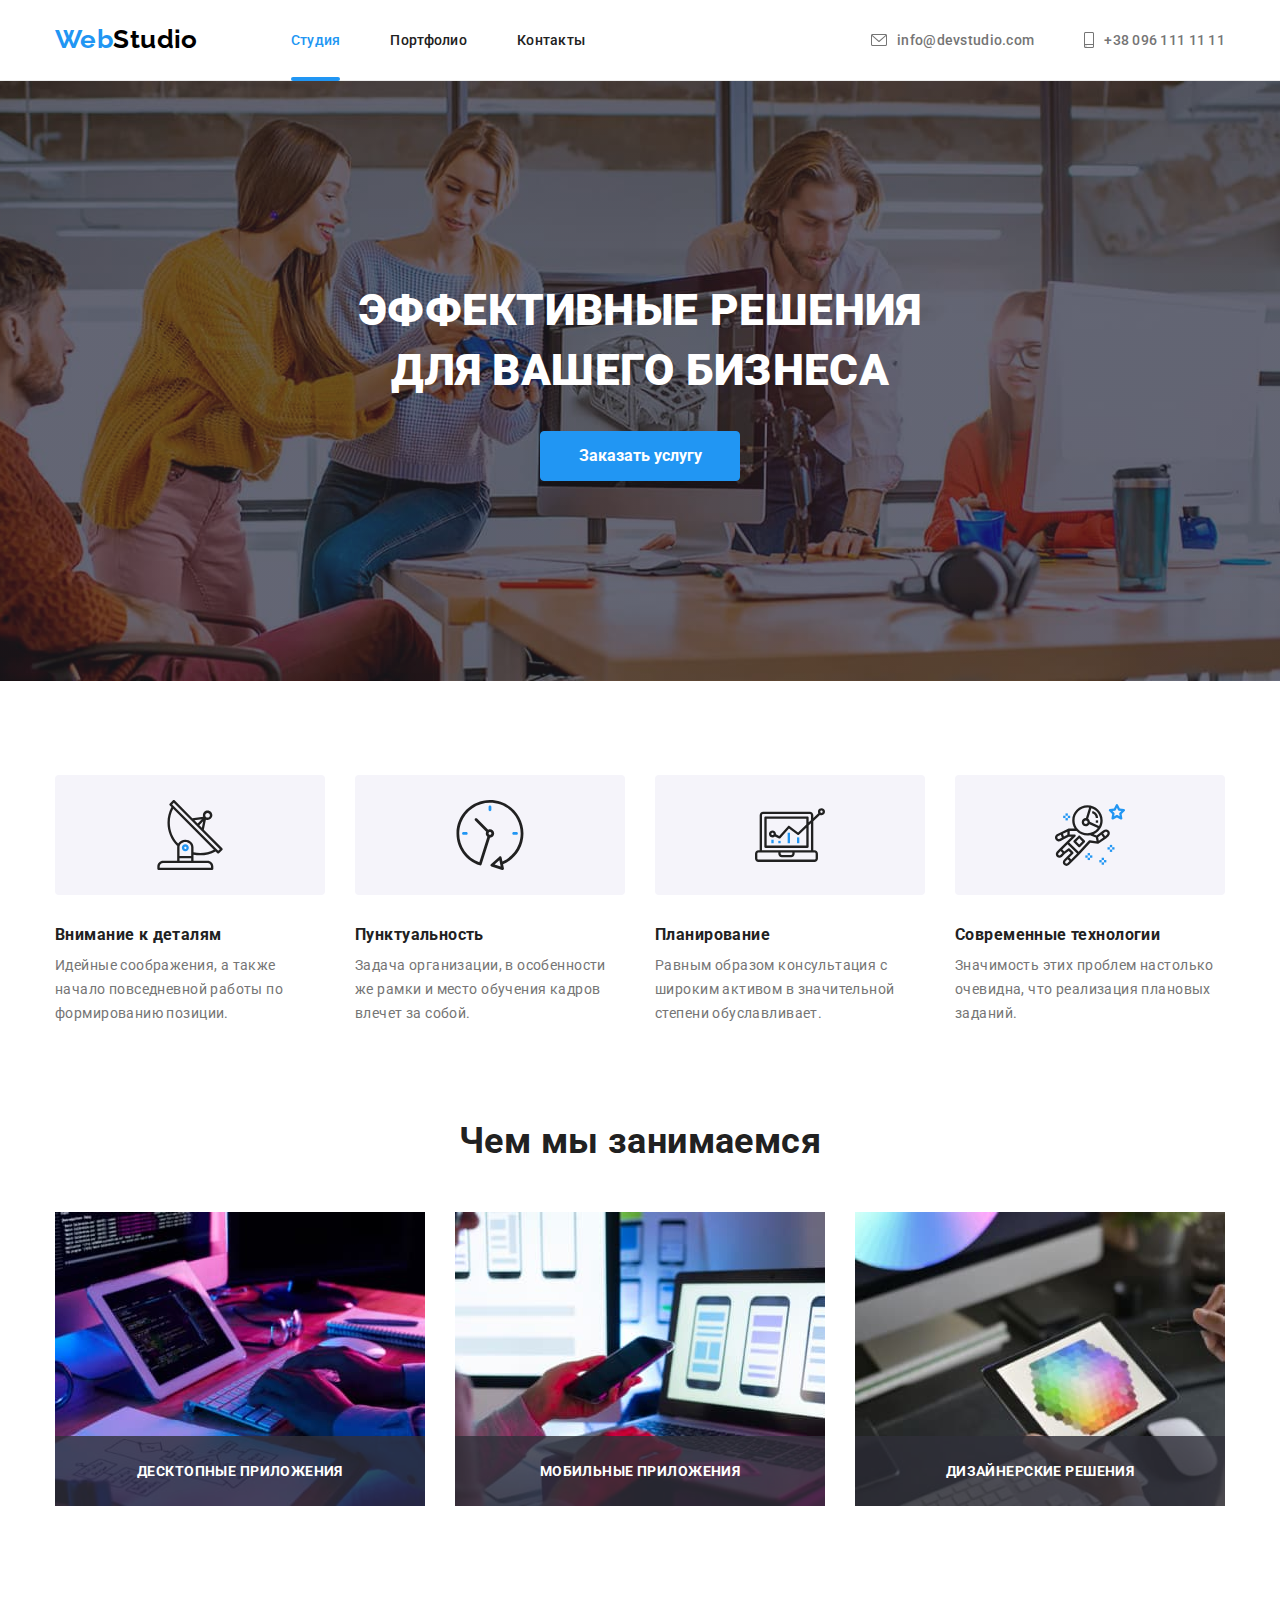
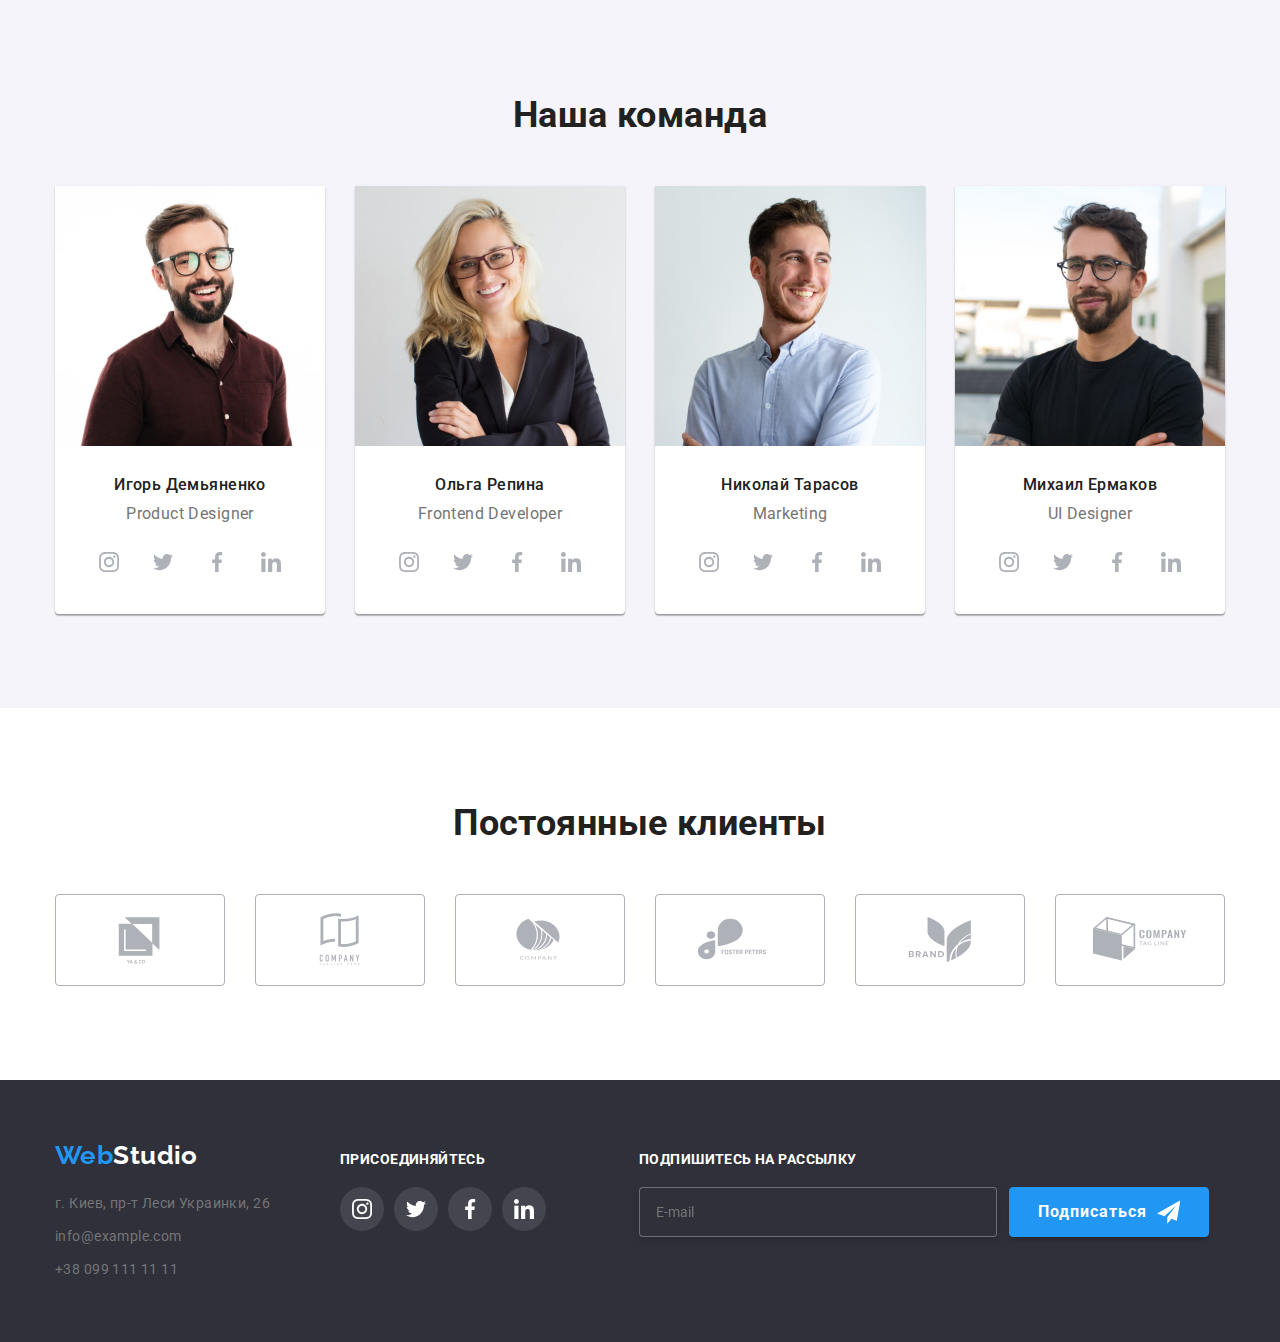
==== index.html @ 95fa5e80 "initial" ====
<!DOCTYPE html>
<html lang="ru">
<head>
    <meta charset="UTF-8">
    <meta http-equiv="X-UA-Compatible" content="IE=edge">
    <meta name="viewport" content="width=device-width, initial-scale=1.0">
    <title>WebStudio (Version 2.1)</title>
        <link rel="preconnect" href="https://fonts.googleapis.com">
    <link rel="preconnect" href="https://fonts.gstatic.com" crossorigin>
    <link href="https://fonts.googleapis.com/css2?family=Raleway:wght@700&family=Roboto:wght@400;500;700;900&display=swap"
        rel="stylesheet">
    <link rel="stylesheet" href="https://cdnjs.cloudflare.com/ajax/libs/modern-normalize/1.1.0/modern-normalize.min.css">
    <link rel="stylesheet" href="./css/styles.css">
    </head>
<body>
    <!-- header-->
    <header class="header-nav">
    <div class="header-div container">
    
            <a lang="en" href="./index.html" class="logo-link"><span class="logo-accent">Web</span><span
                    class="logo-header">Studio</span></a>
            
            <nav>
                <ul class="nav list">
                    <li><a class="nav-link current" href="./index.html">Студия</a></li>
                    <li><a class="nav-link" href="./portfolio.html">Портфолио</a></li>
                    <li><a class="nav-link" href="">Контакты</a></li>
                </ul>
            </nav>
                <ul class="contact-list">
                    <li><a class="nav-contact" href="mailto:info@devstudio.com">
                        <svg class="contacts-icon" width="16" height="12">
                            <use href="./images/icons.svg#icon-envelope"></use>
                        </svg>
                        info@devstudio.com</a></li>
                    <li><a class="nav-contact" href="tel:+380961111111">
                        <svg class="contacts-icon" width="10" height="16">
                            <use href="./images/icons.svg#icon-smartphone"></use>
                        </svg>
                        +38 096 111 11 11</a></li>
                </ul>
    
    </div>
    </header>
        <!-- main -->
    <main>
        <!--Герой-->
        <section class="hero">
            <div class="container">
            <h1 class="hero-title">Эффективные решения <br>для вашего бизнеса</h1>
            <button class="hero-button" type="button" data-modal-open>Заказать услугу</button>
            </div>
        </section>
        
            <!-- Особенности -->
        <section class="features section">
            <div class="container">
                    <h2 class="section-title-hidden">Особенности</h2>
                    <ul class="features list">
                        <li class="features-list-item">
                            <div class="features-icon-box">
                                <svg class="features-icon">
                                    <use href="./images/icons.svg#icon-antenna-1"></use>
                                </svg>
                            </div>
                                
                            <h3 class="title-text">Внимание к деталям</h3>
                            <p class="features-paragraph">Идейные соображения, а также начало повседневной работы по формированию позиции.
                            </p>
                        </li>
                        <li class="features-list-item">
                            <div class="features-icon-box">
                                <svg class="features-icon">
                                    <use href="./images/icons.svg#icon-clock-1"></use>
                                </svg>
                            </div>
                                
                            <h3 class="title-text">Пунктуальность</h3>
                            <p class="features-paragraph">Задача организации, в особенности же рамки и место обучения кадров влечет за
                                собой.</p>
                        </li>
                        <li class="features-list-item">
                            <div class="features-icon-box">
                                <svg class="features-icon">
                                    <use href="./images/icons.svg#icon-diagram-1"></use>
                                </svg>
                            </div>

                            <h3 class="title-text">Планирование</h3>
                            <p class="features-paragraph">Равным образом консультация с широким активом в значительной степени
                                обуславливает.</p>
                        </li>
                        <li class="features-list-item">
                            <div class="features-icon-box">
                                <svg class="features-icon">
                                    <use href="./images/icons.svg#icon-astronaut-1"></use>
                                </svg>
                            </div>
                            <h3 class="title-text">Современные технологии</h3>
                            <p class="features-paragraph">Значимость этих проблем настолько очевидна, что реализация плановых заданий.</p>
                        </li>
                    </ul>

            </div>

        </section>

        <!--Чем мы занимаемся-->
        <section class="occupation section">
            <div class="container">
                <h2 class="section-title">Чем мы занимаемся</h2>
                <ul class="occupation list">
                    <li class="occupation-item"><img src="./images/box1.jpg" alt="печатаем" width="370">
                        <div class="occupation-overlay"></div>
                        <span class="occupation-text">Десктопные приложения</span>

                    </li>
                    <li class="occupation-item"><img src="./images/box2.jpg" alt="смотрим в телефон" width="370">
                        <div class="occupation-overlay"></div>
                        <span class="occupation-text">Мобильные приложения</span>
                    </li>
                    <li class="occupation-item"><img src="./images/box3.jpg" alt="выбираем цвета в планшете" width="370">
                    <div class="occupation-overlay"></div>
                    <span class="occupation-text">Дизайнерские решения</span>
                    </li>
                </ul>

            </div>

        </section>

        <!--Наша команда-->
        <section class="team section">
            <div class="container">
                        <h2 class="section-title">Наша команда</h2>
                        <ul class="team list">
                            <li class="team-member"><img src="./images/teamcard1.jpg" alt="Игорь Демьяненко" width="270">
                                <div class="team-card">
                                    <h3 class="team-name">Игорь Демьяненко</h3>
                                    <p class="team-job">Product Designer</p>
                                    <ul class="team-social">
                                        <li class="team-social-item">
                                            <a href="" class="team-social-link" aria-label="instagram link" rel="noreferrer noopener">
                                                <svg class="team-social-icon">
                                                    <use href="./images/icons.svg#icon-instagram-2"></use>
                                                </svg>
                                            </a>                                            
                                        </li>

                                        <li class="team-social-item">
                                            <a href="" class="team-social-link" aria-label="twitter link" rel="noreferrer noopener">
                                                <svg class="team-social-icon">
                                                    <use href="./images/icons.svg#icon-twitter-1"></use>
                                                </svg>
                                            </a>                                            
                                        </li>

                                        <li class="team-social-item">
                                            <a href="" class="team-social-link" aria-label="facebook link" rel="noreferrer noopener">
                                                <svg class="team-social-icon">
                                                    <use href="./images/icons.svg#icon-facebook-1"></use>
                                                </svg>
                                            </a>                                            
                                        </li>

                                        <li class="team-social-item">
                                            <a href="" class="team-social-link" aria-label="linkedin link" rel="noreferrer noopener">
                                                <svg class="team-social-icon">
                                                    <use href="./images/icons.svg#icon-linkedin-1"></use>
                                                </svg>
                                            </a>                                            
                                        </li>
                                    </ul>
                                </div>
                            </li>

                            <li class="team-member">
                                <img src="./images/teamcard2.jpg" alt="Ольга Репина" width="270">
                                <div class="team-card">
                                    <h3 class="team-name">Ольга Репина</h3>
                                    <p class="team-job">Frontend Developer</p>
                                    <ul class="team-social">
                                        <li class="team-social-item">
                                            <a href="" class="team-social-link" aria-label="instagram link" rel="noreferrer noopener">
                                                <svg class="team-social-icon">
                                                    <use href="./images/icons.svg#icon-instagram-2"></use>
                                                </svg>
                                            </a>
                                        </li>
                                    
                                        <li class="team-social-item">
                                            <a href="" class="team-social-link" aria-label="twitter link" rel="noreferrer noopener">
                                                <svg class="team-social-icon">
                                                    <use href="./images/icons.svg#icon-twitter-1"></use>
                                                </svg>
                                            </a>
                                        </li>
                                    
                                        <li class="team-social-item">
                                            <a href="" class="team-social-link" aria-label="facebook link" rel="noreferrer noopener">
                                                <svg class="team-social-icon">
                                                    <use href="./images/icons.svg#icon-facebook-1"></use>
                                                </svg>
                                            </a>
                                        </li>
                                    
                                        <li class="team-social-item">
                                            <a href="" class="team-social-link" aria-label="linkedin link" rel="noreferrer noopener">
                                                <svg class="team-social-icon">
                                                    <use href="./images/icons.svg#icon-linkedin-1"></use>
                                                </svg>
                                            </a>
                                        </li>
                                    </ul>
                                </div>
                            </li>

                            <li class="team-member">
                                <img src="./images/teamcard3.jpg" alt="Николай Тарасов" width="270">
                                <div class="team-card">
                                    <h3 class="team-name">Николай Тарасов</h3>
                                    <p class="team-job">Marketing</p>
                                    <ul class="team-social">
                                        <li class="team-social-item">
                                            <a href="" class="team-social-link" aria-label="instagram link" rel="noreferrer noopener">
                                                <svg class="team-social-icon">
                                                    <use href="./images/icons.svg#icon-instagram-2"></use>
                                                </svg>
                                            </a>
                                        </li>
                                    
                                        <li class="team-social-item">
                                            <a href="" class="team-social-link" aria-label="twitter link" rel="noreferrer noopener">
                                                <svg class="team-social-icon">
                                                    <use href="./images/icons.svg#icon-twitter-1"></use>
                                                </svg>
                                            </a>
                                        </li>
                                    
                                        <li class="team-social-item">
                                            <a href="" class="team-social-link" aria-label="facebook link" rel="noreferrer noopener">
                                                <svg class="team-social-icon">
                                                    <use href="./images/icons.svg#icon-facebook-1"></use>
                                                </svg>
                                            </a>
                                        </li>
                                    
                                        <li class="team-social-item">
                                            <a href="" class="team-social-link" aria-label="linkedin link" rel="noreferrer noopener">
                                                <svg class="team-social-icon">
                                                    <use href="./images/icons.svg#icon-linkedin-1"></use>
                                                </svg>
                                            </a>
                                        </li>
                                    </ul>
                                </div>
                            </li>

                            <li class="team-member">
                                <img src="./images/teamcard4.jpg" alt="Михаил Ермаков" width="270">
                                <div class="team-card">
                                    <h3 class="team-name">Михаил Ермаков</h3>
                                    <p class="team-job">UI Designer</p>
                                    <ul class="team-social">
                                        <li class="team-social-item">
                                            <a href="" class="team-social-link" aria-label="instagram link" rel="noreferrer noopener">
                                                <svg class="team-social-icon">
                                                    <use href="./images/icons.svg#icon-instagram-2"></use>
                                                </svg>
                                            </a>
                                        </li>
                                    
                                        <li class="team-social-item">
                                            <a href="" class="team-social-link" aria-label="twitter link" rel="noreferrer noopener">
                                                <svg class="team-social-icon">
                                                    <use href="./images/icons.svg#icon-twitter-1"></use>
                                                </svg>
                                            </a>
                                        </li>
                                    
                                        <li class="team-social-item">
                                            <a href="" class="team-social-link" aria-label="facebook link" rel="noreferrer noopener">
                                                <svg class="team-social-icon">
                                                    <use href="./images/icons.svg#icon-facebook-1"></use>
                                                </svg>
                                            </a>
                                        </li>
                                    
                                        <li class="team-social-item">
                                            <a href="" class="team-social-link" aria-label="linkedin link" rel="noreferrer noopener">
                                                <svg class="team-social-icon">
                                                    <use href="./images/icons.svg#icon-linkedin-1"></use>
                                                </svg>
                                            </a>
                                        </li>
                                    </ul>
                                </div>
                            </li>
                        </ul>

            </div>

        </section>

        <section class="clients section">
            <div class="container">
                <h2 class="section-title">Постоянные клиенты</h2>
                <ul class="clients-list">
                    <li class="clients-list-item">
                        <a href="" class="clients-link" aria-label="clien1 link" rel="noreferrer noopener">
                            <svg class="client-icon" width= "106" height= "60">
                                <use href="./images/icons.svg#icon-ya--co"></use>
                            </svg>
                        </a>
                    </li>
                    <li class="clients-list-item">
                        <a href="" class="clients-link" aria-label="client2 link" rel="noreferrer noopener">
                            <svg class="client-icon" width= "106" height= "60">
                                <use href="./images/icons.svg#icon-company-tagline-here"></use>
                            </svg>
                        </a>
                    </li>
                    <li class="clients-list-item">
                        <a href="" class="clients-link" aria-label="client3 link" rel="noreferrer noopener">
                            <svg class="client-icon" width= "106" height= "60">
                                <use href="./images/icons.svg#icon-company-circle"></use>
                            </svg>
                        </a>
                    </li>
                    <li class="clients-list-item">
                        <a href="" class="clients-link" aria-label="client4 link" rel="noreferrer noopener">
                            <svg class="client-icon" width= "106" height= "60">
                                <use href="./images/icons.svg#icon-foster-peters"></use>
                            </svg>
                        </a>
                    </li>
                    <li class="clients-list-item">
                        <a href="" class="clients-link" aria-label="client5 link" rel="noreferrer noopener">
                            <svg class="client-icon" width= "106" height= "60">
                                <use href="./images/icons.svg#icon-brand"></use>
                            </svg>
                        </a>
                    </li>
                    <li class="clients-list-item">
                        <a href="" class="clients-link" aria-label="client6 link" rel="noreferrer noopener">
                            <svg class="client-icon" width= "106" height= "60">
                                <use href="./images/icons.svg#icon-company-box"></use>
                            </svg>
                        </a>
                    </li>
                </ul>

            </div>

        </section>

    </main>

<!-- footer -->
        <footer class="footer">
            <div class="container"> 
        <section class="footer-container">

        <div>
        <a lang="en" href="./index.html" class="logo-link-footer"><span class="logo-accent">Web</span><span class="logo-footer">Studio</span></a>
        <address>
            <ul class="list footer-list">
                <li><a class="address" href="https://goo.gl/maps/949zWMk1F1yrqGog6" target="_blank" rel="noreferrer noopener">г. Киев, пр-т Леси Украинки, 26</a></li>
                <li><a class="address" href="mailto:info@example.com">info@example.com</a></li>
                <li><a class="address" href="tel:+380991111111">+38 099 111 11 11</a></li>
            </ul>
        </address>
        </div>

        <section class="join-section">
            <h3 class="join">присоединяйтесь</h3>
            <ul class="join-social">
                <li class="join-social-item">
                    <a href="" class="join-social-link" aria-label="instagram link" rel="noreferrer noopener">
                        <svg class="join-social-icon">
                            <use href="./images/icons.svg#icon-instagram-2"></use>
                        </svg>
                    </a>
                </li>
            
                <li class="join-social-item">
                    <a href="" class="join-social-link" aria-label="instagram link" rel="noreferrer noopener">
                        <svg class="join-social-icon">
                            <use href="./images/icons.svg#icon-twitter-1"></use>
                        </svg>
                    </a>
                </li>
            
                <li class="join-social-item">
                    <a href="" class="join-social-link" aria-label="instagram link" rel="noreferrer noopener">
                        <svg class="join-social-icon">
                            <use href="./images/icons.svg#icon-facebook-1"></use>
                        </svg>
                    </a>
                </li>
            
                <li class="join-social-item">
                    <a href="" class="join-social-link" aria-label="instagram link" rel="noreferrer noopener">
                        <svg class="join-social-icon">
                            <use href="./images/icons.svg#icon-linkedin-1"></use>
                        </svg>
                    </a>
                </li>
            </ul>
        </section>

        <section class="subscribe-section">
            <h3 class="join">Подпишитесь на рассылку</h3>
            
            <form autocomplete="off" class="subscribe-form">
                <input class="subscribe-input" name="subscribe" type="email" id="email-subscribe" placeholder="E-mail">
                
                <button type="submit" class="subscribe-button">Подписаться
                    <svg class="subscribe-icon">
                        <use href="./images/icons.svg#icon-send"></use>
                    </svg>
                </button>
            </form>
        </section>
        
            </div>

        </footer>


<!-- Modal -->

        <div class="backdrop is-hidden" data-modal>
            <div class="modal">
                <button class="modal-button" type="button" data-modal-close>
                    <svg class="modal-close">
                        <use href="./images/icons.svg#icon-close"></use>
                    </svg>
                </button>

                <h2 class="modal-title">Оставьте свои данные, мы вам перезвоним</h2>

                <form autocomplete="off">

                    <div class="form-field">                                       
                        <input class="input-tab" name="name" type="name" id="name" placeholder=" ">
                        <label for="name" class="label">Имя</label>
                        <div class="modal-form-icon-div">
                        <svg class="modal-form-icon">
                            <use href="./images/icons.svg#icon-person"></use>
                        </svg>
                        </div>
                    </div>

                    <div class="form-field">                                       
                        <input class="input-tab" name="tel" type="tel" id="phonenumber" placeholder=" ">
                        <label for="phonenumber" class="label">Телефон</label>
                        <div class="modal-form-icon-div">
                        <svg class="modal-form-icon">
                            <use href="./images/icons.svg#icon-phone"></use>
                        </svg>
                        </div>
                    </div>

                    <div class="form-field">                                       
                        <input class="input-tab" name="email" type="email" id="email" placeholder=" ">
                        <label for="email" class="label">Почта</label>
                        <div class="modal-form-icon-div">
                        <svg class="modal-form-icon">
                            <use href="./images/icons.svg#icon-email"></use>
                        </svg>
                        </div>
                    </div>

                    <div class="comment-field">    
                                                      
                        <textarea class="input-tab comment" name="comment" id="comment"  placeholder="Введите текст" ></textarea>                       
                        <label for="comment" class="label">Комментарий</label>
                        <div class="modal-form-icon-div">
                        
                        </div>
                    </div>

                    <div class="agreement">                    
                        <input class="checkbox" type="checkbox" required name="agreement" id="agreement" value="agree">                        
                        <label class="agreement-check" for="agreement">Соглашаюсь с рассылкой и принимаю <a class="agreement-link" href="">Условия договора</a> </label>
                    </div>

                    <!-- <div class="agreement">                    
                    <input class="checkbox" type="checkbox" required name="agreement" id="agreement" value="agree">
                    <span class="checkbox-square">
                        <svg class="icon-check">
                            <use href="./images/icons.svg#icon-check"></use>
                        </svg>
                    </span>
                    <label class="agreement-check" for="agreement">Соглашаюсь с рассылкой и принимаю <a class="agreement-link" href="">Условия договора</a> </label>
                    </div>  -->

                    <button type="submit" class="submit">Отправить</button>

                </form>
            </div>
        </div>

        <script src="./js/modal.js"></script>

    </body>
</html>
---- css/styles.css ----
/*
шрифты
roboto 400 500 700 900
raleway 700
font-family: 'Raleway', sans-serif;
font-family: 'Roboto', sans-serif;
cubic-bezier(0.4, 0, 0.2, 1)

transition-property:
transition-duration: 250ms;
transition-timing-function: var(--cubic);
transition-delay: 0;

visually hidden

 position: absolute;
  white-space: nowrap;
  width: 1px;
  height: 1px;
  overflow: hidden;
  border: 0;
  padding: 0;
  clip: rect(0 0 0 0);
  clip-path: inset(50%);
  margin: -1px;
*/

:root {
  --main-text: #757575;
  --title-color: #212121;
  --accent-color: #2196f3;
  --main-background: #ffffff;
  --secondary-background: #f5f4fa;
  --black: #000000;
  --white: #ffffff;
  --dark-background: #2f303a;
  --address-inactive: color: rgba(255, 255, 255, 0.6);
  --header-border: #ECECEC;
  --hero-button-hover: #188CE8;
  --social-icon: #AFB1B8;
  --cubic: cubic-bezier(0.4, 0, 0.2, 1);
}

/*  */

.link {
  text-decoration: none;
}

body {
  color: var(--main-text);
  background-color: var(--main-background);
  font-family: "Roboto", sans-serif;
  font-size: 14px;
  line-height: 1.71;
  letter-spacing: 0.03em;
}


h1, h2, h3, p {
  margin: 0;
  padding: 0;
}

img {
  display: block;
  max-width: 100%;
  height: auto;;
}

ul {
  list-style: none;
  margin: 0;
  padding: 0;
}

.container {
width: 1200px;
padding: 0 15px;
margin-right: auto;
margin-left: auto;
}

.section {
padding-top: 94px;
padding-bottom: 94px;
}


/* header */

header {
  border-bottom: 1px solid #ECECEC; 
}
.header-div {
  display: flex;
  align-items: center;
  justify-content: flex-start;
  }


.logo-link {
  display: block;
  padding-top: 24px;
  padding-bottom: 24px;
  text-decoration: none;
}

.logo-accent {
  color: var(--accent-color);
  font-family: "Raleway", sans-serif;
  font-weight: 700;
  font-size: 26px;
  line-height: 1.17;
}
.logo-header {
  color: var(--black);
  font-family: "Raleway", sans-serif;
  font-weight: 700;
  font-size: 26px;
  line-height: 1.17;
}
.logo-footer {
  color: var(--main-background);
  font-family: "Raleway", sans-serif;
  font-weight: 700;
  font-size: 26px;
  line-height: 1.17;
}

.nav-link {
  display: block;
  padding-top: 32px;
  padding-bottom: 32px;

  color: var(--title-color);
  font-weight: 500;
  line-height: 1.17;
  text-decoration: none;
  letter-spacing: 0.02em;

  transition: color 250ms var(--cubic);
  }
.nav-link:hover,
.nav-link:focus,
.nav-link:active {
  color: var(--accent-color);
}
.current {
  display: block;
  padding-top: 32px;
  padding-bottom: 32px;

  color: var(--accent-color);
  font-weight: 500;
  text-decoration: none;
  letter-spacing: 0.02em;
  position: relative;
}

.current::after {
  content: "";
  display: flex;
  width: 100%;
  height: 4px;
  background-color: var(--accent-color);
  border-radius: 2px;
  position: absolute;
  bottom: -1px;
}

.contact-list {
  display: flex;
  margin-left: auto;
}
.contact-list li + li {
  margin-left: 50px;
}

.nav-contact {
  display: flex;
  justify-content: space-evenly;
  justify-content: center;
  align-items: center;
  padding-top: 32px;
  padding-bottom: 32px;

  color: var(--main-text);
  font-weight: 500;
  line-height: 1.17;
  text-decoration: none;
  letter-spacing: 0.02em;

  transition: color 250ms var(--cubic);
 
}
.nav-contact:hover,
.nav-contact:target {
  color: var(--accent-color);
}

.contacts-icon {
  fill: currentColor;
  margin-right: 10px;
}

.nav {
  display: flex;
  margin-left: 93px;
  }
  
.nav li:not(:last-child) {
  margin-right: 50px;
}

/* hero */
.hero {
  background-color: var(--dark-background);
  text-align: center;
  padding-top: 200px;
  padding-bottom: 200px;
  background-image: linear-gradient(rgba(47,48,58,0.4), rgba(47,48,58,0.4)), url("../images/hero.jpg") ;
  max-width: 1600px;
  margin-left: auto;
  margin-right: auto;
  background-repeat: no-repeat;
  background-position: center;
  background-size: cover;
  }

.hero-title {
  font-size: 44px;
  color: var(--white);
  font-weight: 900;
  line-height: 1.36;
  text-transform: uppercase;
  margin-bottom: 30px;
}
.hero-button {
  background-color: var(--accent-color);
  border: 1px solid var(--accent-color);
  border-radius: 4px;
  color: var(--white);
  cursor: pointer;
  font-family: inherit;
  font-weight: 700;
  line-height: 1.875;
  font-size: 16px;
  width: 200px;
  height: 50px;

transition: background-color 250ms var(--cubic);
}
.hero-button:hover,
.hero-button:focus {
background-color: var(--hero-button-hover);
}



/* main */

/* features */

.features.list {
display: flex;
justify-content: center;
}

.features-list-item {
  width: 270px;
}

.features.list li+li {
    margin-left: 30px;
}
.features-paragraph {
  display: block;
  width: 270px; 
}
.features-icon {
  width: 70px;
  height: 70px;

}
.features-icon-box {
  display: flex;
  justify-content: space-evenly;
  justify-content: center;
  align-items: center;
  width: 270px;
  height: 120px;
  background-color: var(--secondary-background);
  border-radius: 4px;
  margin-bottom: 30px;
  }

.section-title {
  color: var(--title-color);
  font-weight: 700;
  font-size: 36px;
  line-height: 1.17;
  text-align: center;
  margin-bottom: 50px;
}

.title-text {
  color: var(--title-color);
  font-weight: 700;
  line-height: 1.17;
  margin-bottom: 10px;
}

/* visually hidden */
.section-title-hidden {
  position: absolute;
  white-space: nowrap;
  width: 1px;
  height: 1px;
  overflow: hidden;
  border: 0;
  padding: 0;
  clip: rect(0 0 0 0);
  clip-path: inset(50%);
  margin: -1px;
}

/* occupation */
.occupation.section {
  padding-top: 0;
}

.occupation.list {
  display: flex;
  justify-content: center;
}
.occupation li+li {
  margin-left: 30px;
}

.occupation-item {
  position: relative;
}



.occupation-overlay {
  background-color: var(--dark-background);
  display: block;
  position: absolute;
  height: 70px;
  left: 0;
  right: 0;
  bottom: 0;
  opacity: 80%;

}

.occupation-text {
font-style: normal;
font-weight: 700;
font-size: 14px;
line-height: 16px;
letter-spacing: 0.03em;
text-transform: uppercase;
text-align: center;
color: var(--main-background);

display: block;
width: 370px;
position: absolute;
bottom: 27px;
}

/* team */
.team.section {
  background-color: var(--secondary-background);
}

.team.list {
  display: flex;
  justify-content: center;
}

.team-member {
  background-color: var(--main-background);
  box-shadow: 0px 1px 3px rgba(0, 0, 0, 0.12), 0px 1px 1px rgba(0, 0, 0, 0.14), 0px 2px 1px rgba(0, 0, 0, 0.2);
  border-radius: 0px 0px 4px 4px;
  width: 270px;
  text-align: center;
}

.team > li+li {
  margin-left: 30px;
}

.team-card {
  padding-top: 30px;
  padding-bottom: 30px;
}

.team-name {
  color: var(--title-color);
  font-weight: 500;
  line-height: 1.17;
  font-size: 16px;
}
.team-job {
  line-height: 1.17;
  font-size: 16px;
  margin-top: 10px;
}
 .team-social {
    margin-top: 16px;
    display: flex;
    justify-content: space-evenly;
    justify-content: center;
    align-items: center;
  }
  .team-social-item {
    color: var(--social-icon);    
    }

  .team-social-item:not(:last-child) {
    margin-right: 10px;
  }

  .team-social-link {
    color: var(--social-icon);
    fill: var(--social-icon);
    width: 44px;
    height: 44px;
    display: flex;
    justify-content: center;
    align-items: center;
    border-radius: 50%;
    
    transition: background-color 250ms var(--cubic);
      }

  .team-social-icon {
    width: 20px;
    height: 20px;
    fill: currentColor;
  }

  .team-social-link:hover, .team-social-link:focus {
    color: var(--main-background);
    fill: currentColor;
    background-color: var(--accent-color);
  }



/* clients section */
  .clients-list {
    display: flex;
  }
  .clients-list-item {
    display: flex;
          }

  .clients-link {
    color: var(--social-icon);
    width: 170px;
    height: 92px;
    border: 1px solid var(--social-icon);
    border-radius: 4px;
    display: flex;
    justify-content: center;
    align-items: center;

    transition: border 250ms var(--cubic), color 250ms var(--cubic);
          }

  .clients-list-item:not(:last-child) {
    margin-right: 30px;
  }
.clients-link:hover, .clients-link:focus {
  border: 1px solid var(--accent-color);
  color: var(--accent-color);
}

.client-icon {
  /* width: 106px;
  height: 60px; */
  fill: currentColor;
}

/* footer */
.footer {  
  margin-right: auto;
  margin-left: auto;
  padding-top: 60px;
  padding-bottom: 60px;
  background-color: var(--dark-background);
}

.logo-link-footer {
  display: block;
  margin-bottom: 20px;
  text-decoration: none;
}

.address-text {
  color: var(--white);
  font-style: normal;
  text-decoration: none;
}
.address {
  color: var(--address-inactive);
  font-style: normal;
  text-decoration: none;

  transition: color 250ms var(--cubic);

}
.address:hover,
.address:focus {
  color: var(--white);
}
address ul {
  padding-left: 0;
}

.footer-list li+li {
  margin-top: 9px;
}
/* join footer section */
  .footer-container {
    display: flex;
    align-items: baseline;
  }
  .join-section {
    margin-left: 70px;
    width: 206px;
    }

  .join {
  font-family: Roboto;
  font-style: normal;
  font-weight: 700;
  font-size: 14px;
  line-height: 16px;
  letter-spacing: 0.03em;
  text-transform: uppercase;
  color: var(--main-background);
  margin-bottom: 20px;
  }

  .join-social {
    display: flex;
    align-items: center;
  }

  .join-social-link {
    color: var(--main-background);
    width: 44px;
    height: 44px;
    background-color: rgba(255, 255, 255, 0.1);
    border-radius: 50%; 
    display: flex;  
    justify-content: center;
    align-items: center;  

    transition: background-color 250ms var(--cubic);
      }
  
  .join-social-item:not(:last-child) {
    margin-right: 10px;
     }

  .join-social-link:hover, .join-social-link:focus {
    background-color: var(--accent-color);
  }

  .join-social-icon {
    width: 20px;
    height: 20px;
    fill: currentColor;
  }

/* portfolio */
.filter {
  display: flex;
  justify-content: center;
}
.filter li+li {
  margin-left: 8px;
}

.filter-button {
  background-color: var(--secondary-background);
  color: var(--title-color);
  line-height: 1.625;
  font-family: inherit;
  font-weight: 500;
  font-size: 16px;
  border: 1px solid var(--secondary-background);
  border-radius: 4px;
  padding: 6px 22px;

  transition: background-color 250ms var(--cubic), 
  color 250ms var(--cubic), 
  border 250ms var(--cubic), 
  box-shadow 250ms var(--cubic);
}
.filter-button:hover,
.filter-button:focus {
  background-color: var(--accent-color);
  color: var(--main-background);
  cursor: pointer;
  border: 1px solid var(--accent-color);
  box-shadow: 0px 3px 1px rgba(0, 0, 0, 0.1), 0px 1px 2px rgba(0, 0, 0, 0.08), 0px 2px 2px rgba(0, 0, 0, 0.12);
}

.title-portfolio {
  color: var(--title-color);
  font-size: 18px;
  line-height: 2;
  letter-spacing: 0.06em;
  margin-bottom: 4px;
}
.project-type {
  line-height: 1.875;
  color: var(--main-text);
  font-size: 16px;
}
.projects.list {
  margin-top: 50px;
  display: flex;
  flex-wrap: wrap;
  justify-content: center;
}

.project-item {
  margin-bottom: 30px;  
  margin-left: 30px;
}

.projects li:nth-child(3n+1) {
  margin-left: 0;
}
.projects li:nth-last-child(-n+3) {
  margin-bottom: 0;
}

.project-item-link {
  display: block;
  width: 370px;
  position: relative;

  transition: box-shadow 250ms var(--cubic);
}

.project-item-link:hover, .project-item-link:focus {
  box-shadow: 0px 1px 1px rgba(0, 0, 0, 0.12), 0px 4px 4px rgba(0, 0, 0, 0.06), 1px 4px 6px rgba(0, 0, 0, 0.16);  
}

.thumb-portfolio {
  display: block;
  position: relative;
  overflow: hidden;
  top: 0;
  left: 0;
  width: 370px;
}

.portfolio-overlay {
  position: absolute;
  display: block;
  background-color: var(--accent-color);
  
  width: 100%;
  height: 294px;
  top: 0;
  left: 0;

  transition: transform 250ms var(--cubic);
  transform: translateY(101%);
  opacity: 90%;
}

.portfolio-overlay-text {
position: absolute;
display: block;
width: 322px;
height: 100%;
top: 63px;
left: 24px;

font-size: 18px;
line-height: 28px;
letter-spacing: 0.03em;
color: var(--main-background);

transition: transform 250ms var(--cubic);
transform: translateY(101%);
}

.project-item-link:hover .portfolio-overlay, .project-item-link:focus .portfolio-overlay {
  transform: translateY(0);
}

.project-item-link:hover .portfolio-overlay-text, .project-item-link:focus .portfolio-overlay-text {
  transform: translateY(0);
}

.project-text {
  width: 370px;
  padding: 20px 24px;
  border-right: 1px solid #EEEEEE;
  border-left: 1px solid #EEEEEE;
  border-bottom: 1px solid #EEEEEE;
}

/* модалка */

.backdrop {
  position: fixed;
  top: 0;
  left: 0;
  right: 0;
  bottom: 0;
  background: rgba(0, 0, 0, 0.2);

  transition: opacity 250ms var(--cubic);   
}

.is-hidden {
  visibility: 0;
  opacity: 0;
  pointer-events: none;
}

.backdrop.is-hidden .modal {
  transform: translate(-50%, 300%) scale(3);    
}

.modal {
  min-width: 528px;
  min-height: 581px;
  background-color: var(--main-background);
  position: absolute;
  top: 50%;
  left: 50%;
  transform: translate(-50%, -50%) scale(1);

  transition: transform 300ms var(--cubic);
  padding: 40px;
}



.modal-close {
  width: 11px;
  height: 11px;
  fill: currentColor;    
}

.modal-button {
  padding: 0;
  position: absolute;
  right: 8px;
  top: 8px;
  width: 30px;
  height: 30px;
  
  display: flex;
  align-items: center;
  justify-content: center;

  background-color: var(--main-background);
  color: #000000;
  border: 1px solid #0000001A;
  border-radius: 50%;

  transition: color 250ms var(--cubic);    
}

.modal-button:hover, .modal-button:focus {
  color: var(--accent-color);
}

.modal-title {
  color: var(--title-color);
  font-weight: 700;
font-size: 20px;
line-height: 23px;
text-align: center;
letter-spacing: 0.03em;
margin-bottom: 30px;
}

.form-field {
  display: block;
  position: relative;
  width: 448px;
  height: 58px;
  margin-bottom: 10px;
}

.label {
  font-size: 12px;
line-height: 14px;
letter-spacing: 0.01em;

position: absolute;
top: -11px;
left: 0;
transform: translateY(-50%);
user-select: none;
}

.input-tab {
  width: 100%;
  height: 40px;
  border: 1px solid rgba(33, 33, 33, 0.2);
  border-radius: 4px;
  padding: 12px 42px;
  outline: none;

  transition: border-color 250ms var(--cubic), color 250ms var(--cubic);
}

.input-tab:hover, 
.input-tab:focus {
  border-color: var(--accent-color);
}

.modal-form-icon-div {
  color: var(--title-color);
  transition: color 250ms var(--cubic);
}

.modal-form-icon-div:hover,
.modal-form-icon-div:focus {
  color: var(--accent-color);
}

.input-tab:hover ~ .modal-form-icon-div, 
.input-tab:focus ~ .modal-form-icon-div {
  color: var(--accent-color);
}

.modal-form-icon-div {
  color: var(--title-color);
}

.input-tab:not(:placeholder-shown) ~ .modal-form-icon-div {
  color: var(--accent-color);
}
.input-tab:not(:placeholder-shown) {
  border-color: var(--accent-color);
}

.modal-form-icon {
  fill: currentColor;
  width: 18px;
  height: 18px;
  position: absolute;
  top: 11px;
  left: 12px;
}

.comment-field {
  display: block;
  position: relative;
  width: 448px;
  height: 120px;
  margin-bottom: 20px;
}

.comment {
  resize: none;
  padding: 12px 16px;
  width: 448px;
  height: 120px;
}

.agreement {
  display: flex;
  align-items: center;
  justify-content: center;
  margin-bottom: 30px;
  user-select: none;
}

.checkbox-square {
  width: 16px;
  height: 15px;
  border: 2px solid var(--title-color);
  border-radius: 4px;
  margin-right: 8px;
  display: flex;
  align-items: center;
  justify-items: center;
  background-origin: border-box;
}

.checkbox {
  position: absolute;
  white-space: nowrap;
  width: 1px;
  height: 1px;
  overflow: hidden;
  border: 0;
  padding: 0;
  clip: rect(0 0 0 0);
  clip-path: inset(50%);
  margin: -1px;  
}

.agreement-link {
  text-decoration: underline;
  color: var(--accent-color);
}

.agreement-check {
  cursor: pointer;
  user-select: none;
  display: flex;
  align-items: center;
  justify-content: center;  
}

.agreement-check::before {
    content: ' ';
    margin-right: 8px;
    min-width: 16px;
    min-height: 15px;
    background-origin: border-box;
    background-size: cover;
    cursor: pointer;
    width: 16px;
    height: 15px;
    border: 2px solid var(--title-color);
    border-radius: 4px; 
    margin-right: 8px;
    transition: background-image 250ms var(--cubic);    
}

.checkbox:checked ~ .agreement-check::before {
  background-image: url("../images/iconcheck.svg");
  border: none;  
}

.icon-check {
  width: 11px;
  height: 8px;
}

/* .agreement {
  display: flex;
  align-items: center;
  justify-content: center;
  margin-bottom: 30px;
  user-select: none;
}

.checkbox-square {
  width: 16px;
  height: 15px;
  border: 2px solid var(--title-color);
  border-radius: 4px;
  margin-right: 8px;
  display: flex;
  align-items: center;
  justify-items: center;
  background-origin: border-box;
}

.checkbox {
  position: absolute;
  white-space: nowrap;
  width: 1px;
  height: 1px;
  overflow: hidden;
  border: 0;
  padding: 0;
  clip: rect(0 0 0 0);
  clip-path: inset(50%);
  margin: -1px;
}

.checkbox:checked + .checkbox-square {
  border-color: var(--accent-color);
  background-color: var(--accent-color);
}

.agreement-link {
  text-decoration: underline;
  color: var(--accent-color);
}

.icon-check {
  width: 11px;
  height: 8px;
} */

.submit {
  display: block;
  margin-right: auto;
  margin-left: auto;
  width: 200px;
  height: 50px;
  padding: 0;
  
  font-weight: 700;
  font-size: 16px;
  line-height: 30px;
  letter-spacing: 0.06em;
  color: var(--main-background);
  border: 1px solid var(--accent-color);
  background-color: var(--accent-color);
  border-radius: 4px;
  cursor: pointer;
  filter: drop-shadow(0px 4px 4px rgba(0, 0, 0, 0.25));  

  transition: border-color 250ms var(--cubic), background-color 250ms var(--cubic);
}

.submit:hover,
.submit:focus {
  border-color: var(--hero-button-hover);
  background-color: var(--hero-button-hover);
  box-shadow: 0px 4px 4px rgba(0, 0, 0, 0.15);
}

.subscribe-section {
margin-left: 93px;
}

.subscribe-button {
  display: flex;
  align-items: center;
  text-align: center;

  width: 200px;
  height: 50px;
  border-radius: 4px;
  padding: 10px 28px;
  margin-left: 12px;

  background-color: var(--accent-color);
  border: 1px solid var(--accent-color);
  box-shadow: 0px 4px 4px rgba(0, 0, 0, 0.15);
  
  font-weight: 700;
  font-size: 16px;
  line-height: 30px;  
  letter-spacing: 0.06em;
  color: var(--main-background);

  cursor: pointer;
}

.subscribe-icon {
  fill: currentColor;
  width: 24px;
  height: 24px;
  margin-left: 10px;
}

.subscribe-form {
  display: flex;
}

.subscribe-input {
  width: 358px;
  height: 50px;
  border: 1px solid rgba(255, 255, 255, 0.3);
  box-sizing: border-box;
  filter: drop-shadow(0px 4px 4px rgba(0, 0, 0, 0.15));
  border-radius: 4px;
  background-color: var(--dark-background);
  padding: 15px 16px;
  color: var(--white);
}
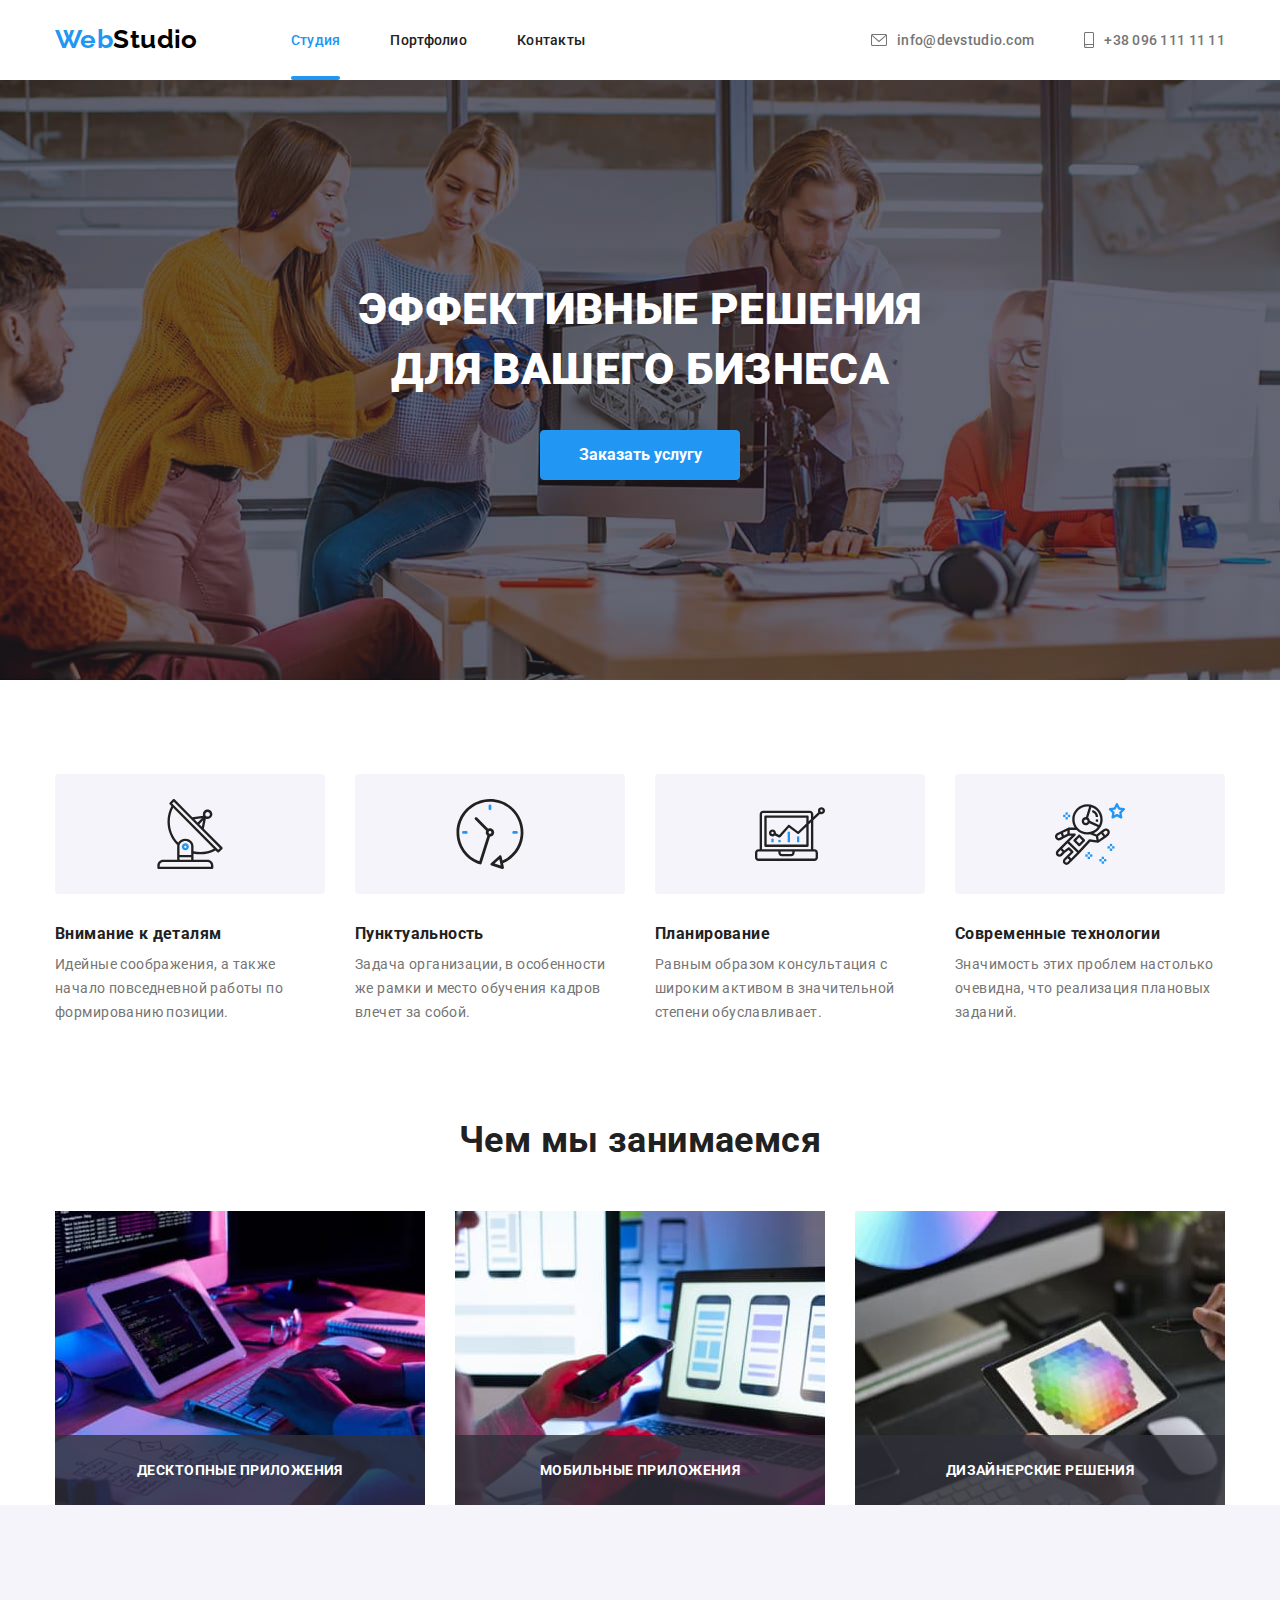
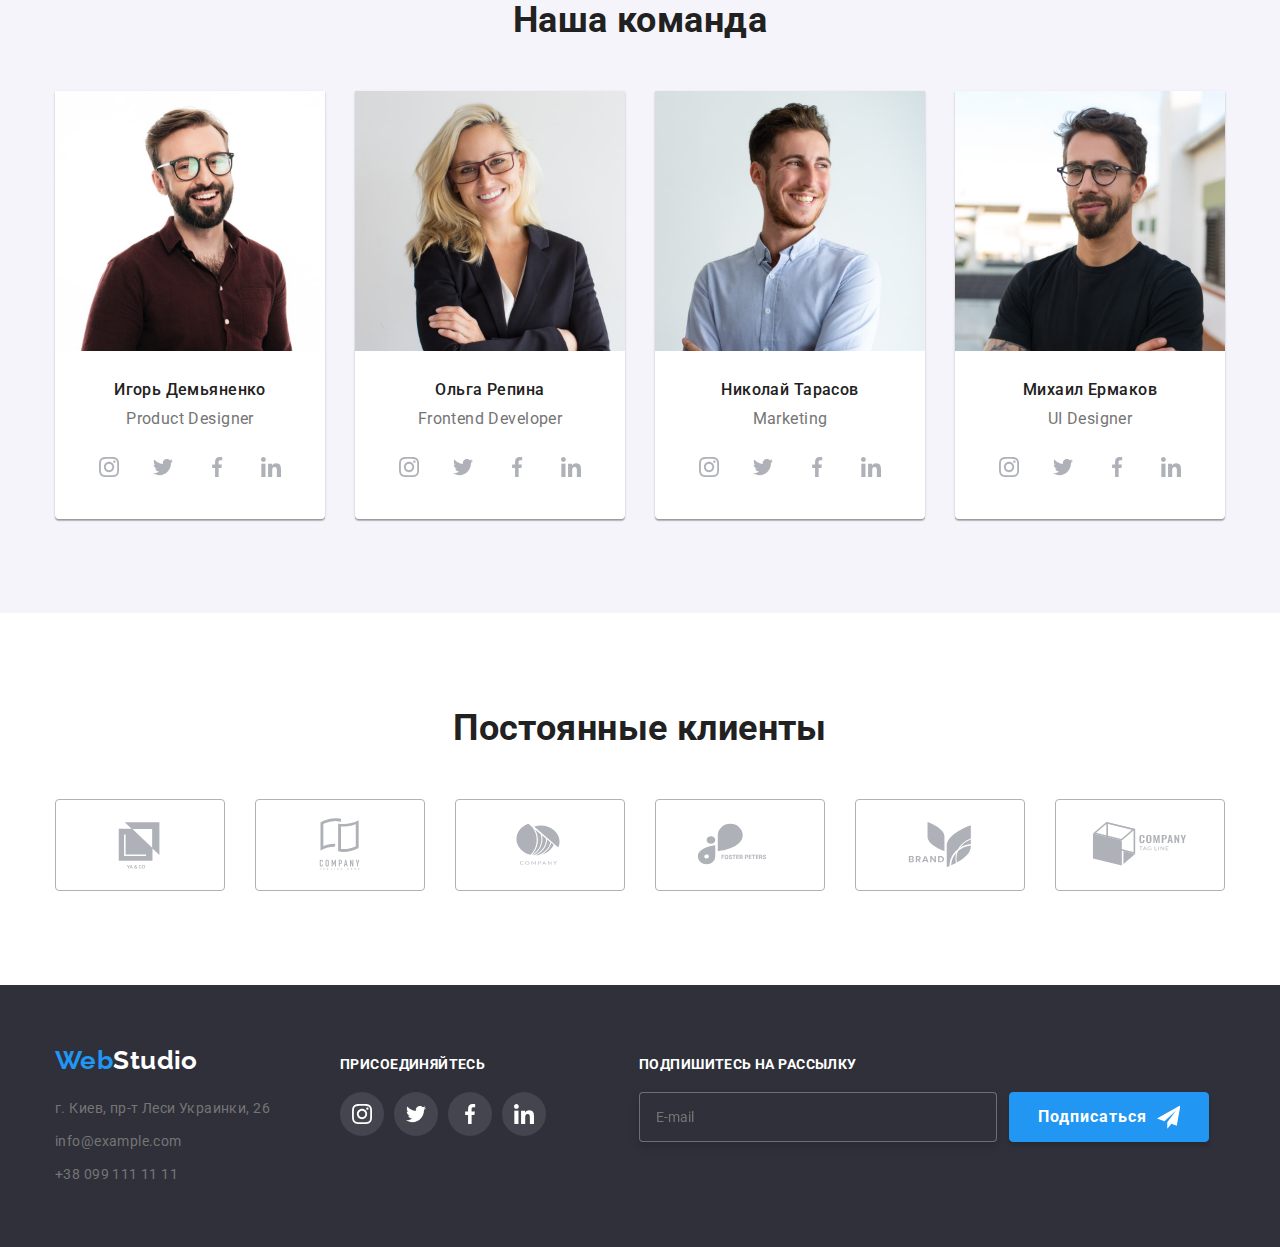
==== commit 33f685a4: "sass" ====
--- a/index.html
+++ b/index.html
@@ -10,15 +10,16 @@
     <link href="https://fonts.googleapis.com/css2?family=Raleway:wght@700&family=Roboto:wght@400;500;700;900&display=swap"
         rel="stylesheet">
     <link rel="stylesheet" href="https://cdnjs.cloudflare.com/ajax/libs/modern-normalize/1.1.0/modern-normalize.min.css">
-    <link rel="stylesheet" href="./css/styles.css">
+    
+    <link rel="stylesheet" href="./css/main.min.css">
     </head>
 <body>
     <!-- header-->
     <header class="header-nav">
     <div class="header-div container">
     
-            <a lang="en" href="./index.html" class="logo-link"><span class="logo-accent">Web</span><span
-                    class="logo-header">Studio</span></a>
+            <a lang="en" href="./index.html" class="logo-link"><span class="logo logo-accent">Web</span><span
+                    class="logo logo-header">Studio</span></a>
             
             <nav>
                 <ul class="nav list">
@@ -55,8 +56,8 @@
             <!-- Особенности -->
         <section class="features section">
             <div class="container">
-                    <h2 class="section-title-hidden">Особенности</h2>
-                    <ul class="features list">
+                    <h2 class="visually-hidden">Особенности</h2>
+                    <ul class="features-list">
                         <li class="features-list-item">
                             <div class="features-icon-box">
                                 <svg class="features-icon">
@@ -106,10 +107,10 @@
         </section>
 
         <!--Чем мы занимаемся-->
-        <section class="occupation section">
+        <section class="occupation-section">
             <div class="container">
                 <h2 class="section-title">Чем мы занимаемся</h2>
-                <ul class="occupation list">
+                <ul class="occupation-list">
                     <li class="occupation-item"><img src="./images/box1.jpg" alt="печатаем" width="370">
                         <div class="occupation-overlay"></div>
                         <span class="occupation-text">Десктопные приложения</span>
@@ -133,7 +134,7 @@
         <section class="team section">
             <div class="container">
                         <h2 class="section-title">Наша команда</h2>
-                        <ul class="team list">
+                        <ul class="team-list">
                             <li class="team-member"><img src="./images/teamcard1.jpg" alt="Игорь Демьяненко" width="270">
                                 <div class="team-card">
                                     <h3 class="team-name">Игорь Демьяненко</h3>
@@ -362,9 +363,9 @@
         <section class="footer-container">
 
         <div>
-        <a lang="en" href="./index.html" class="logo-link-footer"><span class="logo-accent">Web</span><span class="logo-footer">Studio</span></a>
+        <a lang="en" href="./index.html" class="logo-link-footer"><span class=" logo logo-accent">Web</span><span class="logo logo-footer">Studio</span></a>
         <address>
-            <ul class="list footer-list">
+            <ul class="footer-list">
                 <li><a class="address" href="https://goo.gl/maps/949zWMk1F1yrqGog6" target="_blank" rel="noreferrer noopener">г. Киев, пр-т Леси Украинки, 26</a></li>
                 <li><a class="address" href="mailto:info@example.com">info@example.com</a></li>
                 <li><a class="address" href="tel:+380991111111">+38 099 111 11 11</a></li>
@@ -482,20 +483,10 @@
                     </div>
 
                     <div class="agreement">                    
-                        <input class="checkbox" type="checkbox" required name="agreement" id="agreement" value="agree">                        
+                        <input class="checkbox visually-hidden" type="checkbox" required name="agreement" id="agreement" value="agree">                        
                         <label class="agreement-check" for="agreement">Соглашаюсь с рассылкой и принимаю <a class="agreement-link" href="">Условия договора</a> </label>
                     </div>
 
-                    <!-- <div class="agreement">                    
-                    <input class="checkbox" type="checkbox" required name="agreement" id="agreement" value="agree">
-                    <span class="checkbox-square">
-                        <svg class="icon-check">
-                            <use href="./images/icons.svg#icon-check"></use>
-                        </svg>
-                    </span>
-                    <label class="agreement-check" for="agreement">Соглашаюсь с рассылкой и принимаю <a class="agreement-link" href="">Условия договора</a> </label>
-                    </div>  -->
-
                     <button type="submit" class="submit">Отправить</button>
 
                 </form>
--- a/css/main.min.css
+++ b/css/main.min.css
@@ -0,0 +1,2 @@
+:root{--main-text: #757575;--title-color: #212121;--accent-color: #2196f3;--main-background: #ffffff;--secondary-background: #f5f4fa;--black: #000000;--white: #ffffff;--dark-background: #2f303a;--address-inactive: color: rgba(255, 255, 255, 0.6);--header-border: #ECECEC;--hero-button-hover: #188CE8;--social-icon: #AFB1B8;--cubic: cubic-bezier(0.4, 0, 0.2, 1)}body{color:var(--main-text);background-color:var(--main-background);font-family:"Roboto", sans-serif;font-size:14px;line-height:1.71;letter-spacing:0.03em}.section{padding-top:94px;padding-bottom:94px}h1,h2,h3,p{margin:0;padding:0}img{display:block;max-width:100%;height:auto}ul{list-style:none;margin:0;padding:0}.link{text-decoration:none}.container{width:1200px;padding:0 15px;margin-right:auto;margin-left:auto}.visually-hidden{position:absolute;white-space:nowrap;width:1px;height:1px;overflow:hidden;border:0;padding:0;clip:rect(0 0 0 0);clip-path:inset(50%);margin:-1px}.section-title{color:var(--title-color);font-weight:700;font-size:36px;line-height:1.17;text-align:center;margin-bottom:50px}.title-text{color:var(--title-color);font-weight:700;line-height:1.17;margin-bottom:10px}.logo-link{display:block;padding-top:24px;padding-bottom:24px;text-decoration:none}.logo{font-family:"Raleway", sans-serif;font-weight:700;font-size:26px;line-height:1.17}.logo-accent{color:var(--accent-color)}.logo-header{color:var(--black)}.logo-footer{color:var(--main-background)}.header{border-bottom:1px solid #ECECEC}.header-div{display:flex;align-items:center;justify-content:flex-start}.nav-link{display:block;padding-top:32px;padding-bottom:32px;color:var(--title-color);font-weight:500;line-height:1.17;text-decoration:none;letter-spacing:0.02em;transition:color 250ms var(--cubic)}.nav-link:hover,.nav-link:focus,.nav-link:active{color:var(--accent-color)}.current{display:block;padding-top:32px;padding-bottom:32px;color:var(--accent-color);font-weight:500;text-decoration:none;letter-spacing:0.02em;position:relative}.current::after{content:"";display:flex;width:100%;height:4px;background-color:var(--accent-color);border-radius:2px;position:absolute;bottom:0}.contact-list{display:flex;margin-left:auto}.contact-list li+li{margin-left:50px}.nav-contact{display:flex;justify-content:space-evenly;justify-content:center;align-items:center;padding-top:32px;padding-bottom:32px;color:var(--main-text);font-weight:500;line-height:1.17;text-decoration:none;letter-spacing:0.02em;transition:color 250ms var(--cubic)}.nav-contact:hover,.nav-contact:focus{color:var(--accent-color)}.contacts-icon{fill:currentColor;margin-right:10px}.nav{display:flex;margin-left:93px}.nav li:not(:last-child){margin-right:50px}.hero{background-color:var(--dark-background);text-align:center;padding-top:200px;padding-bottom:200px;background-image:linear-gradient(rgba(47,48,58,0.4), rgba(47,48,58,0.4)),url("../images/hero.jpg");max-width:1600px;margin-left:auto;margin-right:auto;background-repeat:no-repeat;background-position:center;background-size:cover}.hero-title{font-size:44px;color:var(--white);font-weight:900;line-height:1.36;text-transform:uppercase;margin-bottom:30px}.hero-button{background-color:var(--accent-color);border:1px solid var(--accent-color);border-radius:4px;color:var(--white);cursor:pointer;font-family:inherit;font-weight:700;line-height:1.875;font-size:16px;width:200px;height:50px;transition:background-color 250ms var(--cubic)}.hero-button:hover,.hero-button:focus{background-color:var(--hero-button-hover)}.features-list{display:flex;justify-content:center}.features-list li+li{margin-left:30px}.features-list-item{width:270px}.features-paragraph{display:block;width:270px}.features-icon{width:70px;height:70px}.features-icon-box{display:flex;justify-content:space-evenly;justify-content:center;align-items:center;width:270px;height:120px;background-color:var(--secondary-background);border-radius:4px;margin-bottom:30px}.occupation-section{padding-top:0}.occupation-list{display:flex;justify-content:center}.occupation-list li+li{margin-left:30px}.occupation-item{position:relative}.occupation-overlay{background-color:var(--dark-background);display:block;position:absolute;height:70px;left:0;right:0;bottom:0;opacity:80%}.occupation-text{font-style:normal;font-weight:700;font-size:14px;line-height:16px;letter-spacing:0.03em;text-transform:uppercase;text-align:center;color:var(--main-background);display:block;width:370px;position:absolute;bottom:27px}.team.section{background-color:var(--secondary-background)}.team-list{display:flex;justify-content:center}.team-list>li+li{margin-left:30px}.team-member{background-color:var(--main-background);box-shadow:0px 1px 3px rgba(0,0,0,0.12),0px 1px 1px rgba(0,0,0,0.14),0px 2px 1px rgba(0,0,0,0.2);border-radius:0px 0px 4px 4px;width:270px;text-align:center}.team-card{padding-top:30px;padding-bottom:30px}.team-name{color:var(--title-color);font-weight:500;line-height:1.17;font-size:16px}.team-job{line-height:1.17;font-size:16px;margin-top:10px}.team-social{margin-top:16px;display:flex;justify-content:space-evenly;justify-content:center;align-items:center}.team-social-item{color:var(--social-icon)}.team-social-item:not(:last-child){margin-right:10px}.team-social-link{color:var(--social-icon);fill:var(--social-icon);width:44px;height:44px;display:flex;justify-content:center;align-items:center;border-radius:50%;transition:background-color 250ms var(--cubic)}.team-social-link:hover,.team-social-link:focus{color:var(--main-background);fill:currentColor;background-color:var(--accent-color)}.team-social-icon{width:20px;height:20px;fill:currentColor}.clients-list{display:flex}.clients-list-item{display:flex}.clients-list-item:not(:last-child){margin-right:30px}.clients-link{color:var(--social-icon);width:170px;height:92px;border:1px solid var(--social-icon);border-radius:4px;display:flex;justify-content:center;align-items:center;transition:border 250ms var(--cubic),color 250ms var(--cubic)}.clients-link:hover,.clients-link:focus{border:1px solid var(--accent-color);color:var(--accent-color)}.client-icon{fill:currentColor}.footer{margin-right:auto;margin-left:auto;padding-top:60px;padding-bottom:60px;background-color:var(--dark-background)}.logo-link-footer{display:block;margin-bottom:20px;text-decoration:none}.address-text{color:var(--white);font-style:normal;text-decoration:none}.address{color:var(--address-inactive);font-style:normal;text-decoration:none;transition:color 250ms var(--cubic)}.address:hover,.address:focus{color:var(--white)}.footer-list li+li{margin-top:9px}.footer-container{display:flex;align-items:baseline}.join-section{margin-left:70px;width:206px}.join{font-family:Roboto;font-style:normal;font-weight:700;font-size:14px;line-height:16px;letter-spacing:0.03em;text-transform:uppercase;color:var(--main-background);margin-bottom:20px}.join-social{display:flex;align-items:center}.join-social-link{color:var(--main-background);width:44px;height:44px;background-color:rgba(255,255,255,0.1);border-radius:50%;display:flex;justify-content:center;align-items:center;transition:background-color 250ms var(--cubic)}.join-social-link:hover,.join-social-link:focus{background-color:var(--accent-color)}.join-social-item:not(:last-child){margin-right:10px}.join-social-icon{width:20px;height:20px;fill:currentColor}.subscribe-section{margin-left:93px}.subscribe-button{display:flex;align-items:center;text-align:center;width:200px;height:50px;border-radius:4px;padding:10px 28px;margin-left:12px;background-color:var(--accent-color);border:1px solid var(--accent-color);box-shadow:0px 4px 4px rgba(0,0,0,0.15);font-weight:700;font-size:16px;line-height:30px;letter-spacing:0.06em;color:var(--main-background);cursor:pointer}.subscribe-icon{fill:currentColor;width:24px;height:24px;margin-left:10px}.subscribe-form{display:flex}.subscribe-input{width:358px;height:50px;border:1px solid rgba(255,255,255,0.3);box-sizing:border-box;filter:drop-shadow(0px 4px 4px rgba(0,0,0,0.15));border-radius:4px;background-color:var(--dark-background);padding:15px 16px;color:var(--white)}.backdrop{position:fixed;top:0;left:0;right:0;bottom:0;background:rgba(0,0,0,0.2);transition:opacity 250ms var(--cubic)}.is-hidden{visibility:0;opacity:0;pointer-events:none}.backdrop.is-hidden .modal{transform:translate(-50%, 300%) scale(3)}.modal{min-width:528px;min-height:581px;background-color:var(--main-background);position:absolute;top:50%;left:50%;transform:translate(-50%, -50%) scale(1);transition:transform 300ms var(--cubic);padding:40px}.modal-close{width:11px;height:11px;fill:currentColor}.modal-button{padding:0;position:absolute;right:8px;top:8px;width:30px;height:30px;display:flex;align-items:center;justify-content:center;background-color:var(--main-background);color:#000000;border:1px solid #0000001A;border-radius:50%;transition:color 250ms var(--cubic)}.modal-button:hover,.modal-button:focus{color:var(--accent-color)}.modal-title{color:var(--title-color);font-weight:700;font-size:20px;line-height:23px;text-align:center;letter-spacing:0.03em;margin-bottom:30px}.form-field{display:block;position:relative;width:448px;height:58px;margin-bottom:10px}.label{font-size:12px;line-height:14px;letter-spacing:0.01em;position:absolute;top:-11px;left:0;transform:translateY(-50%);user-select:none}.input-tab{width:100%;height:40px;border:1px solid rgba(33,33,33,0.2);border-radius:4px;padding:12px 42px;outline:none;transition:border-color 250ms var(--cubic),color 250ms var(--cubic)}.input-tab:hover,.input-tab:focus{border-color:var(--accent-color)}.input-tab:not(:placeholder-shown){border-color:var(--accent-color)}.modal-form-icon-div{color:var(--title-color);transition:color 250ms var(--cubic)}.modal-form-icon-div:hover,.modal-form-icon-div:focus{color:var(--accent-color)}.input-tab:hover ~ .modal-form-icon-div,.input-tab:focus ~ .modal-form-icon-div{color:var(--accent-color)}.input-tab:not(:placeholder-shown) ~ .modal-form-icon-div{color:var(--accent-color)}.modal-form-icon{fill:currentColor;width:18px;height:18px;position:absolute;top:11px;left:12px}.comment-field{display:block;position:relative;width:448px;height:120px;margin-bottom:20px}.comment{resize:none;padding:12px 16px;width:448px;height:120px}.agreement{display:flex;align-items:center;justify-content:center;margin-bottom:30px;user-select:none}.checkbox-square{width:16px;height:15px;border:2px solid var(--title-color);border-radius:4px;margin-right:8px;display:flex;align-items:center;justify-items:center;background-origin:border-box}.checkbox{position:absolute;white-space:nowrap;width:1px;height:1px;overflow:hidden;border:0;padding:0;clip:rect(0 0 0 0);clip-path:inset(50%);margin:-1px}.agreement-link{text-decoration:underline;color:var(--accent-color)}.agreement-check{cursor:pointer;user-select:none;display:flex;align-items:center;justify-content:center}.agreement-check::before{content:' ';margin-right:8px;min-width:16px;min-height:15px;background-origin:border-box;background-size:cover;cursor:pointer;width:16px;height:15px;border:2px solid var(--title-color);border-radius:4px;margin-right:8px;transition:background-image 250ms var(--cubic)}.checkbox:checked ~ .agreement-check::before{background-image:url("../images/iconcheck.svg");border:none}.icon-check{width:11px;height:8px}.submit{display:block;margin-right:auto;margin-left:auto;width:200px;height:50px;padding:0;font-weight:700;font-size:16px;line-height:30px;letter-spacing:0.06em;color:var(--main-background);border:1px solid var(--accent-color);background-color:var(--accent-color);border-radius:4px;cursor:pointer;filter:drop-shadow(0px 4px 4px rgba(0,0,0,0.25));transition:border-color 250ms var(--cubic),background-color 250ms var(--cubic)}.submit:hover,.submit:focus{border-color:var(--hero-button-hover);background-color:var(--hero-button-hover);box-shadow:0px 4px 4px rgba(0,0,0,0.15)}.filter{display:flex;justify-content:center}.filter li+li{margin-left:8px}.filter-button{background-color:var(--secondary-background);color:var(--title-color);line-height:1.625;font-family:inherit;font-weight:500;font-size:16px;border:1px solid var(--secondary-background);border-radius:4px;padding:6px 22px;transition:background-color 250ms var(--cubic),color 250ms var(--cubic),border 250ms var(--cubic),box-shadow 250ms var(--cubic)}.filter-button:hover,.filter-button:focus{background-color:var(--accent-color);color:var(--main-background);cursor:pointer;border:1px solid var(--accent-color);box-shadow:0px 3px 1px rgba(0,0,0,0.1),0px 1px 2px rgba(0,0,0,0.08),0px 2px 2px rgba(0,0,0,0.12)}.title-portfolio{color:var(--title-color);font-size:18px;line-height:2;letter-spacing:0.06em;margin-bottom:4px}.project-type{line-height:1.875;color:var(--main-text);font-size:16px}.projects{margin-top:50px;display:flex;flex-wrap:wrap;justify-content:center}.projects li:nth-child(3n+1){margin-left:0}.projects li:nth-last-child(-n+3){margin-bottom:0}.project-item{margin-bottom:30px;margin-left:30px}.project-item-link{display:block;width:370px;position:relative;transition:box-shadow 250ms var(--cubic)}.project-item-link:hover,.project-item-link:focus{box-shadow:0px 1px 1px rgba(0,0,0,0.12),0px 4px 4px rgba(0,0,0,0.06),1px 4px 6px rgba(0,0,0,0.16)}.thumb-portfolio{display:block;position:relative;overflow:hidden;top:0;left:0;width:370px}.portfolio-overlay{position:absolute;display:block;background-color:var(--accent-color);width:100%;height:294px;top:0;left:0;transition:transform 250ms var(--cubic);transform:translateY(101%);opacity:90%}.project-item-link:hover .portfolio-overlay,.project-item-link:focus .portfolio-overlay{transform:translateY(0)}.portfolio-overlay-text{position:absolute;display:block;width:322px;height:100%;top:63px;left:24px;font-size:18px;line-height:28px;letter-spacing:0.03em;color:var(--main-background);transition:transform 250ms var(--cubic);transform:translateY(101%)}.project-item-link:hover .portfolio-overlay-text,.project-item-link:focus .portfolio-overlay-text{transform:translateY(0)}.project-text{width:370px;padding:20px 24px;border-right:1px solid #EEEEEE;border-left:1px solid #EEEEEE;border-bottom:1px solid #EEEEEE}
+/*# sourceMappingURL=main.min.css.map */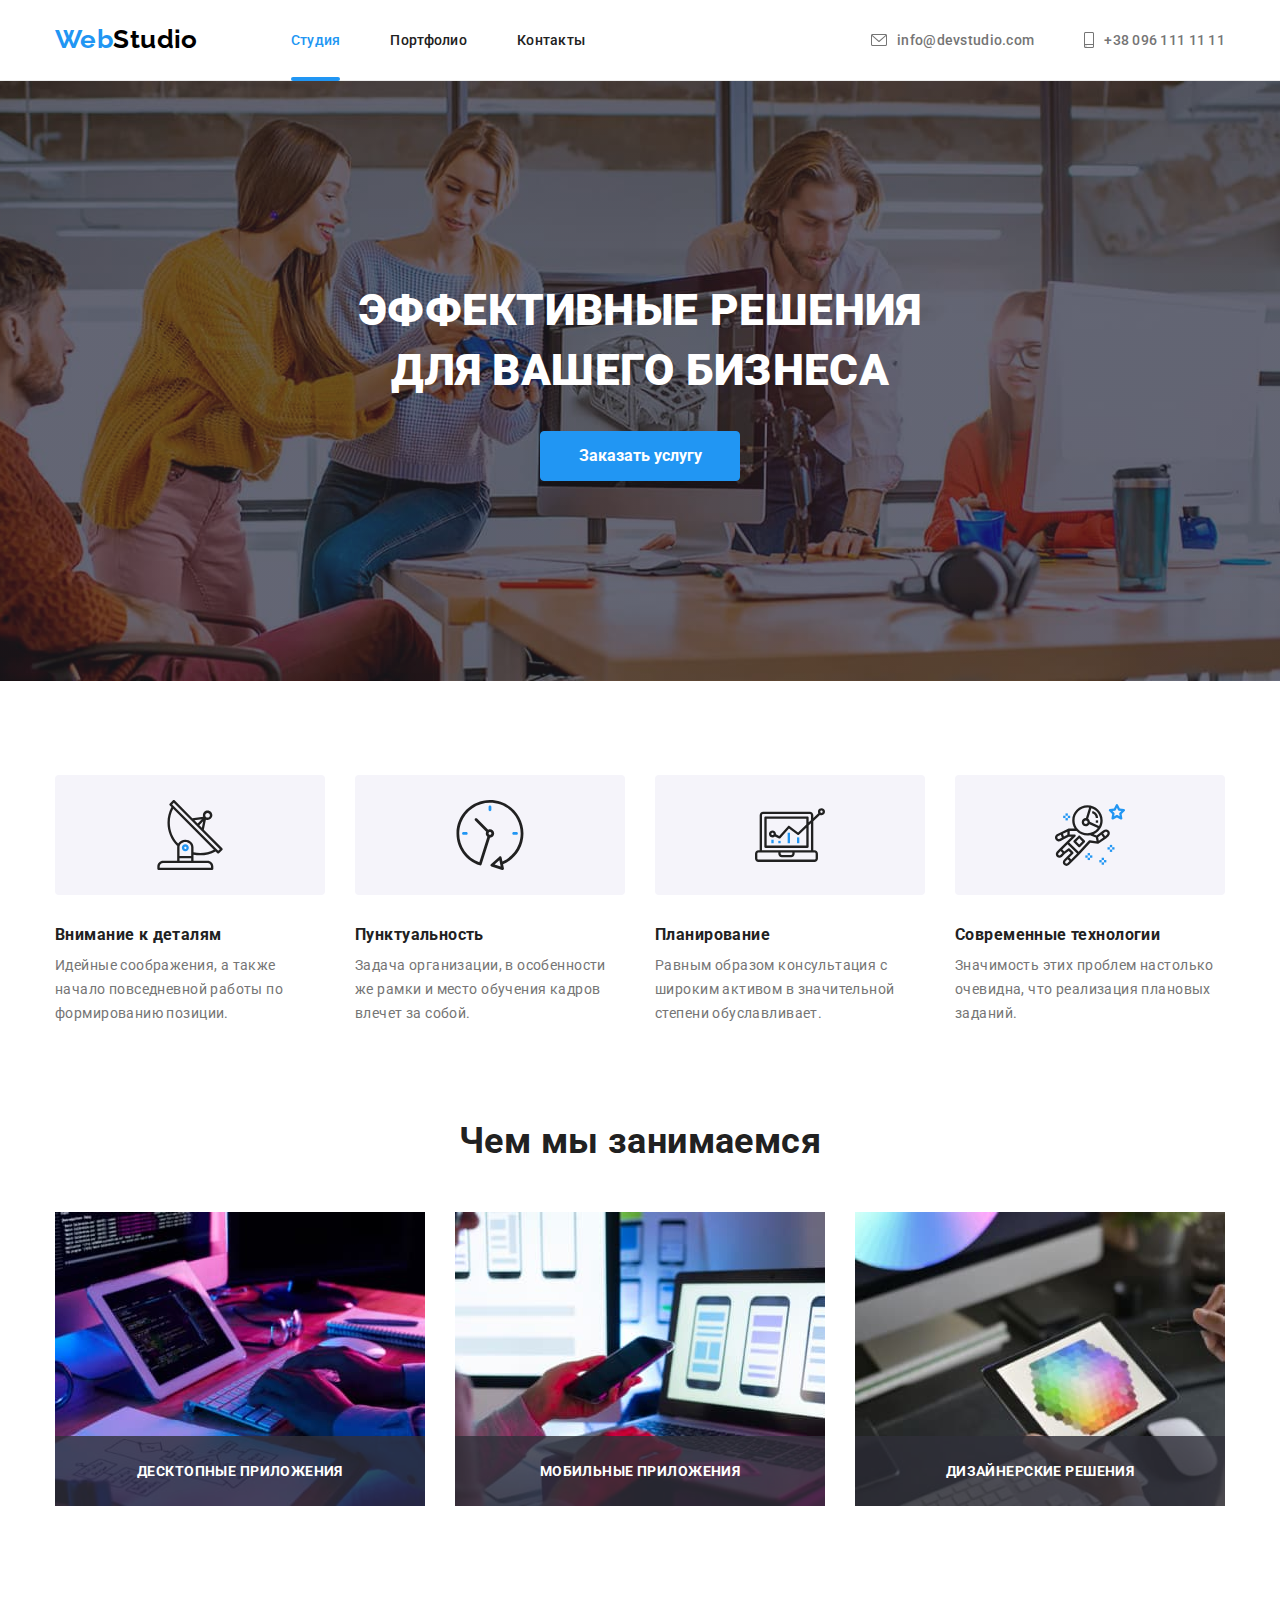
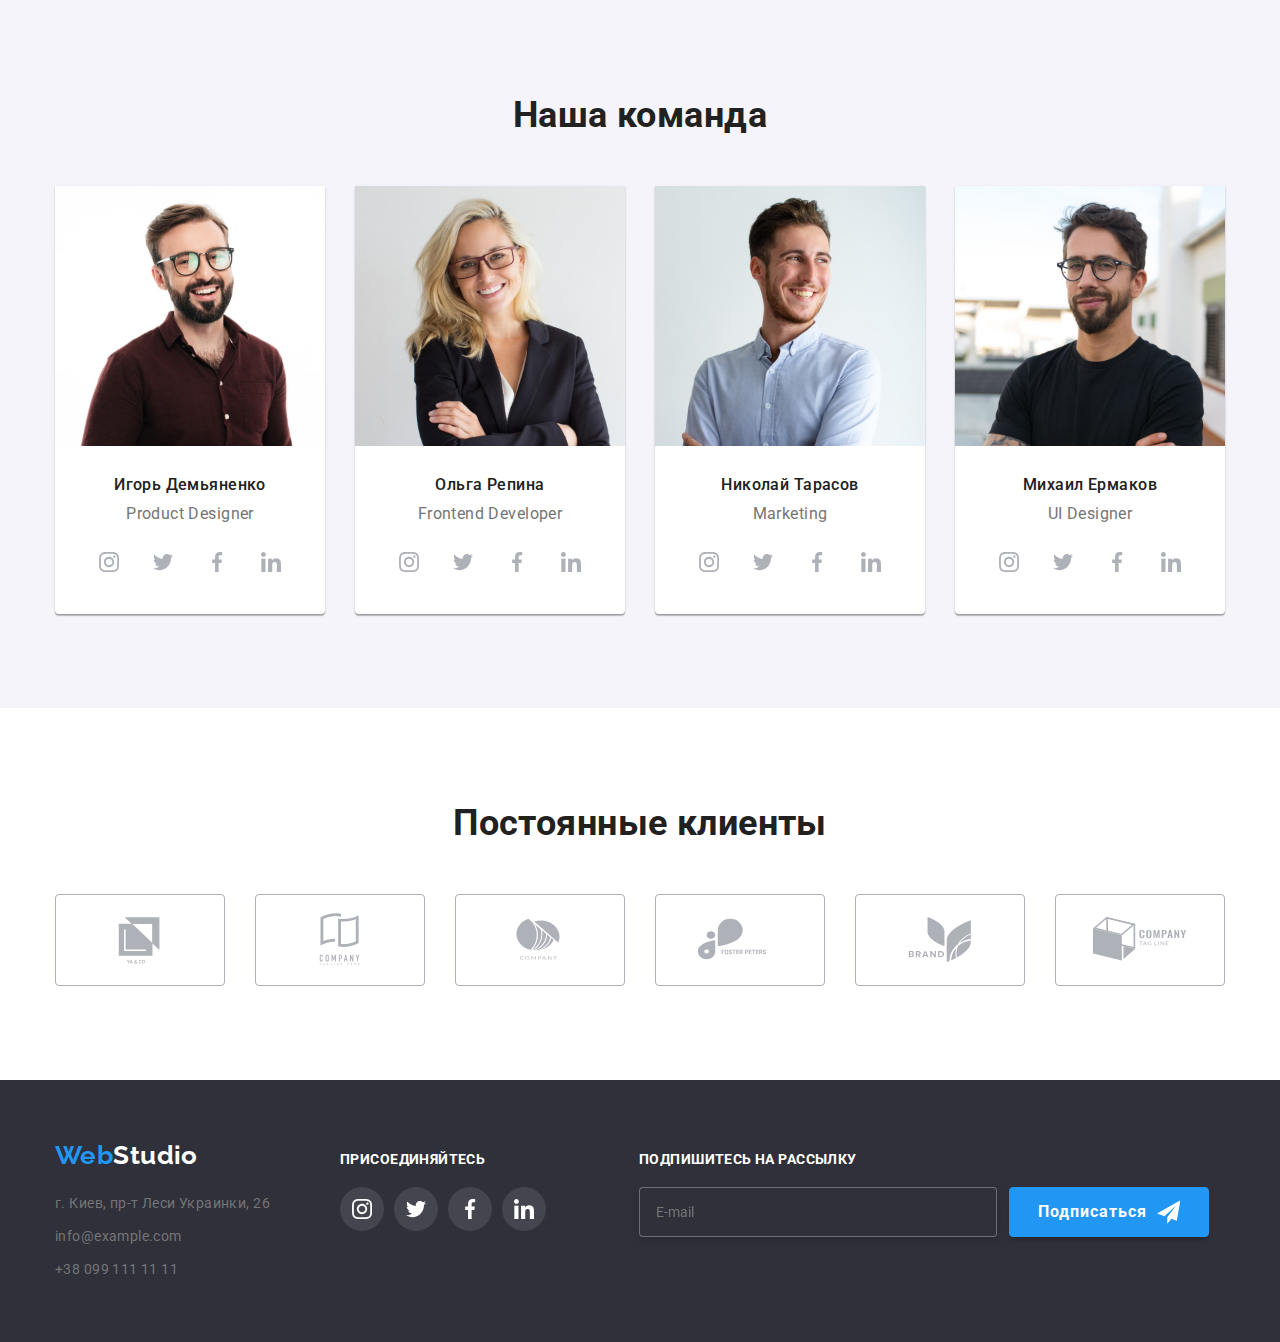
==== commit 0e6b570a: "mentor fix" ====
--- a/index.html
+++ b/index.html
@@ -15,114 +15,114 @@
     </head>
 <body>
     <!-- header-->
-    <header class="header-nav">
-    <div class="header-div container">
-    
-            <a lang="en" href="./index.html" class="logo-link"><span class="logo logo-accent">Web</span><span
-                    class="logo logo-header">Studio</span></a>
-            
-            <nav>
-                <ul class="nav list">
-                    <li><a class="nav-link current" href="./index.html">Студия</a></li>
-                    <li><a class="nav-link" href="./portfolio.html">Портфолио</a></li>
-                    <li><a class="nav-link" href="">Контакты</a></li>
-                </ul>
-            </nav>
-                <ul class="contact-list">
-                    <li><a class="nav-contact" href="mailto:info@devstudio.com">
-                        <svg class="contacts-icon" width="16" height="12">
-                            <use href="./images/icons.svg#icon-envelope"></use>
-                        </svg>
-                        info@devstudio.com</a></li>
-                    <li><a class="nav-contact" href="tel:+380961111111">
-                        <svg class="contacts-icon" width="10" height="16">
-                            <use href="./images/icons.svg#icon-smartphone"></use>
-                        </svg>
-                        +38 096 111 11 11</a></li>
-                </ul>
-    
-    </div>
-    </header>
+<header class="header-nav header">
+<div class="header-div container">
+
+        <a lang="en" href="./index.html" class="logo-link"><span class="logo logo-accent">Web</span><span
+                class="logo logo-header">Studio</span></a>
+        
+        <nav>
+            <ul class="nav list">
+                <li><a class="nav__link current" href="./index.html">Студия</a></li>
+                <li><a class="nav__link" href="./portfolio.html">Портфолио</a></li>
+                <li><a class="nav__link" href="">Контакты</a></li>
+            </ul>
+        </nav>
+            <ul class="contact-list">
+                <li><a class="nav__contact" href="mailto:info@devstudio.com">
+                    <svg class="contacts__icon" width="16" height="12">
+                        <use href="./images/icons.svg#icon-envelope"></use>
+                    </svg>
+                    info@devstudio.com</a></li>
+                <li><a class="nav__contact" href="tel:+380961111111">
+                    <svg class="contacts__icon" width="10" height="16">
+                        <use href="./images/icons.svg#icon-smartphone"></use>
+                    </svg>
+                    +38 096 111 11 11</a></li>
+            </ul>
+
+</div>
+</header>
         <!-- main -->
     <main>
         <!--Герой-->
         <section class="hero">
             <div class="container">
-            <h1 class="hero-title">Эффективные решения <br>для вашего бизнеса</h1>
-            <button class="hero-button" type="button" data-modal-open>Заказать услугу</button>
+            <h1 class="hero__title">Эффективные решения <br>для вашего бизнеса</h1>
+            <button class="hero__button" type="button" data-modal-open>Заказать услугу</button>
             </div>
         </section>
         
             <!-- Особенности -->
-        <section class="features section">
-            <div class="container">
-                    <h2 class="visually-hidden">Особенности</h2>
-                    <ul class="features-list">
-                        <li class="features-list-item">
-                            <div class="features-icon-box">
-                                <svg class="features-icon">
-                                    <use href="./images/icons.svg#icon-antenna-1"></use>
-                                </svg>
-                            </div>
-                                
-                            <h3 class="title-text">Внимание к деталям</h3>
-                            <p class="features-paragraph">Идейные соображения, а также начало повседневной работы по формированию позиции.
-                            </p>
-                        </li>
-                        <li class="features-list-item">
-                            <div class="features-icon-box">
-                                <svg class="features-icon">
-                                    <use href="./images/icons.svg#icon-clock-1"></use>
-                                </svg>
-                            </div>
-                                
-                            <h3 class="title-text">Пунктуальность</h3>
-                            <p class="features-paragraph">Задача организации, в особенности же рамки и место обучения кадров влечет за
-                                собой.</p>
-                        </li>
-                        <li class="features-list-item">
-                            <div class="features-icon-box">
-                                <svg class="features-icon">
-                                    <use href="./images/icons.svg#icon-diagram-1"></use>
-                                </svg>
-                            </div>
-
-                            <h3 class="title-text">Планирование</h3>
-                            <p class="features-paragraph">Равным образом консультация с широким активом в значительной степени
-                                обуславливает.</p>
-                        </li>
-                        <li class="features-list-item">
-                            <div class="features-icon-box">
-                                <svg class="features-icon">
-                                    <use href="./images/icons.svg#icon-astronaut-1"></use>
-                                </svg>
-                            </div>
-                            <h3 class="title-text">Современные технологии</h3>
-                            <p class="features-paragraph">Значимость этих проблем настолько очевидна, что реализация плановых заданий.</p>
-                        </li>
-                    </ul>
-
-            </div>
-
-        </section>
+<section class="features section">
+    <div class="container">
+            <h2 class="visually-hidden">Особенности</h2>
+            <ul class="features__list">
+                <li class="features__item">
+                    <div class="features__icon-box">
+                        <svg class="features__icon">
+                            <use href="./images/icons.svg#icon-antenna-1"></use>
+                        </svg>
+                    </div>
+                        
+                    <h3 class="title-text">Внимание к деталям</h3>
+                    <p class="features__paragraph">Идейные соображения, а также начало повседневной работы по формированию позиции.
+                    </p>
+                </li>
+                <li class="features__item">
+                    <div class="features__icon-box">
+                        <svg class="features__icon">
+                            <use href="./images/icons.svg#icon-clock-1"></use>
+                        </svg>
+                    </div>
+                        
+                    <h3 class="title-text">Пунктуальность</h3>
+                    <p class="features__paragraph">Задача организации, в особенности же рамки и место обучения кадров влечет за
+                        собой.</p>
+                </li>
+                <li class="features__item">
+                    <div class="features__icon-box">
+                        <svg class="features__icon">
+                            <use href="./images/icons.svg#icon-diagram-1"></use>
+                        </svg>
+                    </div>
+
+                    <h3 class="title-text">Планирование</h3>
+                    <p class="features-paragraph">Равным образом консультация с широким активом в значительной степени
+                        обуславливает.</p>
+                </li>
+                <li class="features__item">
+                    <div class="features__icon-box">
+                        <svg class="features__icon">
+                            <use href="./images/icons.svg#icon-astronaut-1"></use>
+                        </svg>
+                    </div>
+                    <h3 class="title-text">Современные технологии</h3>
+                    <p class="features__paragraph">Значимость этих проблем настолько очевидна, что реализация плановых заданий.</p>
+                </li>
+            </ul>
+
+    </div>
+
+</section>
 
         <!--Чем мы занимаемся-->
-        <section class="occupation-section">
+        <section class="occupation__section section">
             <div class="container">
                 <h2 class="section-title">Чем мы занимаемся</h2>
-                <ul class="occupation-list">
-                    <li class="occupation-item"><img src="./images/box1.jpg" alt="печатаем" width="370">
-                        <div class="occupation-overlay"></div>
-                        <span class="occupation-text">Десктопные приложения</span>
-
-                    </li>
-                    <li class="occupation-item"><img src="./images/box2.jpg" alt="смотрим в телефон" width="370">
-                        <div class="occupation-overlay"></div>
-                        <span class="occupation-text">Мобильные приложения</span>
-                    </li>
-                    <li class="occupation-item"><img src="./images/box3.jpg" alt="выбираем цвета в планшете" width="370">
-                    <div class="occupation-overlay"></div>
-                    <span class="occupation-text">Дизайнерские решения</span>
+                <ul class="occupation__list">
+                    <li class="occupation__item"><img src="./images/box1.jpg" alt="печатаем" width="370">
+                        <div class="occupation__overlay"></div>
+                        <span class="occupation__text">Десктопные приложения</span>
+
+                    </li>
+                    <li class="occupation__item"><img src="./images/box2.jpg" alt="смотрим в телефон" width="370">
+                        <div class="occupation__overlay"></div>
+                        <span class="occupation__text">Мобильные приложения</span>
+                    </li>
+                    <li class="occupation__item"><img src="./images/box3.jpg" alt="выбираем цвета в планшете" width="370">
+                    <div class="occupation__overlay"></div>
+                    <span class="occupation__text">Дизайнерские решения</span>
                     </li>
                 </ul>
 
@@ -134,39 +134,39 @@
         <section class="team section">
             <div class="container">
                         <h2 class="section-title">Наша команда</h2>
-                        <ul class="team-list">
-                            <li class="team-member"><img src="./images/teamcard1.jpg" alt="Игорь Демьяненко" width="270">
-                                <div class="team-card">
-                                    <h3 class="team-name">Игорь Демьяненко</h3>
-                                    <p class="team-job">Product Designer</p>
-                                    <ul class="team-social">
-                                        <li class="team-social-item">
-                                            <a href="" class="team-social-link" aria-label="instagram link" rel="noreferrer noopener">
-                                                <svg class="team-social-icon">
+                        <ul class="team__list">
+                            <li class="team__member"><img src="./images/teamcard1.jpg" alt="Игорь Демьяненко" width="270">
+                                <div class="team__card">
+                                    <h3 class="team__name">Игорь Демьяненко</h3>
+                                    <p class="team__job">Product Designer</p>
+                                    <ul class="team__social">
+                                        <li class="team__social-item">
+                                            <a href="" class="team__social-link" aria-label="instagram link" rel="noreferrer noopener">
+                                                <svg class="team__social-icon">
                                                     <use href="./images/icons.svg#icon-instagram-2"></use>
                                                 </svg>
                                             </a>                                            
                                         </li>
 
-                                        <li class="team-social-item">
-                                            <a href="" class="team-social-link" aria-label="twitter link" rel="noreferrer noopener">
-                                                <svg class="team-social-icon">
+                                        <li class="team__social-item">
+                                            <a href="" class="team__social-link" aria-label="twitter link" rel="noreferrer noopener">
+                                                <svg class="team__social-icon">
                                                     <use href="./images/icons.svg#icon-twitter-1"></use>
                                                 </svg>
                                             </a>                                            
                                         </li>
 
-                                        <li class="team-social-item">
-                                            <a href="" class="team-social-link" aria-label="facebook link" rel="noreferrer noopener">
-                                                <svg class="team-social-icon">
+                                        <li class="team__social-item">
+                                            <a href="" class="team__social-link" aria-label="facebook link" rel="noreferrer noopener">
+                                                <svg class="team__social-icon">
                                                     <use href="./images/icons.svg#icon-facebook-1"></use>
                                                 </svg>
                                             </a>                                            
                                         </li>
 
-                                        <li class="team-social-item">
-                                            <a href="" class="team-social-link" aria-label="linkedin link" rel="noreferrer noopener">
-                                                <svg class="team-social-icon">
+                                        <li class="team__social-item">
+                                            <a href="" class="team__social-link" aria-label="linkedin link" rel="noreferrer noopener">
+                                                <svg class="team__social-icon">
                                                     <use href="./images/icons.svg#icon-linkedin-1"></use>
                                                 </svg>
                                             </a>                                            
@@ -175,39 +175,39 @@
                                 </div>
                             </li>
 
-                            <li class="team-member">
+                            <li class="team__member">
                                 <img src="./images/teamcard2.jpg" alt="Ольга Репина" width="270">
-                                <div class="team-card">
-                                    <h3 class="team-name">Ольга Репина</h3>
-                                    <p class="team-job">Frontend Developer</p>
-                                    <ul class="team-social">
-                                        <li class="team-social-item">
-                                            <a href="" class="team-social-link" aria-label="instagram link" rel="noreferrer noopener">
-                                                <svg class="team-social-icon">
+                                <div class="team__card">
+                                    <h3 class="team__name">Ольга Репина</h3>
+                                    <p class="team__job">Frontend Developer</p>
+                                    <ul class="team__social">
+                                        <li class="team__social-item">
+                                            <a href="" class="team__social-link" aria-label="instagram link" rel="noreferrer noopener">
+                                                <svg class="team__social-icon">
                                                     <use href="./images/icons.svg#icon-instagram-2"></use>
                                                 </svg>
                                             </a>
                                         </li>
                                     
-                                        <li class="team-social-item">
-                                            <a href="" class="team-social-link" aria-label="twitter link" rel="noreferrer noopener">
-                                                <svg class="team-social-icon">
+                                        <li class="team__social-item">
+                                            <a href="" class="team__social-link" aria-label="twitter link" rel="noreferrer noopener">
+                                                <svg class="team__social-icon">
                                                     <use href="./images/icons.svg#icon-twitter-1"></use>
                                                 </svg>
                                             </a>
                                         </li>
                                     
-                                        <li class="team-social-item">
-                                            <a href="" class="team-social-link" aria-label="facebook link" rel="noreferrer noopener">
-                                                <svg class="team-social-icon">
+                                        <li class="team__social-item">
+                                            <a href="" class="team__social-link" aria-label="facebook link" rel="noreferrer noopener">
+                                                <svg class="team__social-icon">
                                                     <use href="./images/icons.svg#icon-facebook-1"></use>
                                                 </svg>
                                             </a>
                                         </li>
                                     
-                                        <li class="team-social-item">
-                                            <a href="" class="team-social-link" aria-label="linkedin link" rel="noreferrer noopener">
-                                                <svg class="team-social-icon">
+                                        <li class="team__social-item">
+                                            <a href="" class="team__social-link" aria-label="linkedin link" rel="noreferrer noopener">
+                                                <svg class="team__social-icon">
                                                     <use href="./images/icons.svg#icon-linkedin-1"></use>
                                                 </svg>
                                             </a>
@@ -216,39 +216,39 @@
                                 </div>
                             </li>
 
-                            <li class="team-member">
+                            <li class="team__member">
                                 <img src="./images/teamcard3.jpg" alt="Николай Тарасов" width="270">
-                                <div class="team-card">
-                                    <h3 class="team-name">Николай Тарасов</h3>
-                                    <p class="team-job">Marketing</p>
-                                    <ul class="team-social">
-                                        <li class="team-social-item">
-                                            <a href="" class="team-social-link" aria-label="instagram link" rel="noreferrer noopener">
-                                                <svg class="team-social-icon">
+                                <div class="team__card">
+                                    <h3 class="team__name">Николай Тарасов</h3>
+                                    <p class="team__job">Marketing</p>
+                                    <ul class="team__social">
+                                        <li class="team__social-item">
+                                            <a href="" class="team__social-link" aria-label="instagram link" rel="noreferrer noopener">
+                                                <svg class="team__social-icon">
                                                     <use href="./images/icons.svg#icon-instagram-2"></use>
                                                 </svg>
                                             </a>
                                         </li>
                                     
-                                        <li class="team-social-item">
-                                            <a href="" class="team-social-link" aria-label="twitter link" rel="noreferrer noopener">
-                                                <svg class="team-social-icon">
+                                        <li class="team__social-item">
+                                            <a href="" class="team__social-link" aria-label="twitter link" rel="noreferrer noopener">
+                                                <svg class="team__social-icon">
                                                     <use href="./images/icons.svg#icon-twitter-1"></use>
                                                 </svg>
                                             </a>
                                         </li>
                                     
-                                        <li class="team-social-item">
-                                            <a href="" class="team-social-link" aria-label="facebook link" rel="noreferrer noopener">
-                                                <svg class="team-social-icon">
+                                        <li class="team__social-item">
+                                            <a href="" class="team__social-link" aria-label="facebook link" rel="noreferrer noopener">
+                                                <svg class="team__social-icon">
                                                     <use href="./images/icons.svg#icon-facebook-1"></use>
                                                 </svg>
                                             </a>
                                         </li>
                                     
-                                        <li class="team-social-item">
-                                            <a href="" class="team-social-link" aria-label="linkedin link" rel="noreferrer noopener">
-                                                <svg class="team-social-icon">
+                                        <li class="team__social-item">
+                                            <a href="" class="team__social-link" aria-label="linkedin link" rel="noreferrer noopener">
+                                                <svg class="team__social-icon">
                                                     <use href="./images/icons.svg#icon-linkedin-1"></use>
                                                 </svg>
                                             </a>
@@ -257,39 +257,39 @@
                                 </div>
                             </li>
 
-                            <li class="team-member">
+                            <li class="team__member">
                                 <img src="./images/teamcard4.jpg" alt="Михаил Ермаков" width="270">
-                                <div class="team-card">
-                                    <h3 class="team-name">Михаил Ермаков</h3>
-                                    <p class="team-job">UI Designer</p>
-                                    <ul class="team-social">
-                                        <li class="team-social-item">
-                                            <a href="" class="team-social-link" aria-label="instagram link" rel="noreferrer noopener">
-                                                <svg class="team-social-icon">
+                                <div class="team__card">
+                                    <h3 class="team__name">Михаил Ермаков</h3>
+                                    <p class="team__job">UI Designer</p>
+                                    <ul class="team__social">
+                                        <li class="team__social-item">
+                                            <a href="" class="team__social-link" aria-label="instagram link" rel="noreferrer noopener">
+                                                <svg class="team__social-icon">
                                                     <use href="./images/icons.svg#icon-instagram-2"></use>
                                                 </svg>
                                             </a>
                                         </li>
                                     
-                                        <li class="team-social-item">
-                                            <a href="" class="team-social-link" aria-label="twitter link" rel="noreferrer noopener">
-                                                <svg class="team-social-icon">
+                                        <li class="team__social-item">
+                                            <a href="" class="team__social-link" aria-label="twitter link" rel="noreferrer noopener">
+                                                <svg class="team__social-icon">
                                                     <use href="./images/icons.svg#icon-twitter-1"></use>
                                                 </svg>
                                             </a>
                                         </li>
                                     
-                                        <li class="team-social-item">
-                                            <a href="" class="team-social-link" aria-label="facebook link" rel="noreferrer noopener">
-                                                <svg class="team-social-icon">
+                                        <li class="team__social-item">
+                                            <a href="" class="team__social-link" aria-label="facebook link" rel="noreferrer noopener">
+                                                <svg class="team__social-icon">
                                                     <use href="./images/icons.svg#icon-facebook-1"></use>
                                                 </svg>
                                             </a>
                                         </li>
                                     
-                                        <li class="team-social-item">
-                                            <a href="" class="team-social-link" aria-label="linkedin link" rel="noreferrer noopener">
-                                                <svg class="team-social-icon">
+                                        <li class="team__social-item">
+                                            <a href="" class="team__social-link" aria-label="linkedin link" rel="noreferrer noopener">
+                                                <svg class="team__social-icon">
                                                     <use href="./images/icons.svg#icon-linkedin-1"></use>
                                                 </svg>
                                             </a>
@@ -306,45 +306,45 @@
         <section class="clients section">
             <div class="container">
                 <h2 class="section-title">Постоянные клиенты</h2>
-                <ul class="clients-list">
-                    <li class="clients-list-item">
-                        <a href="" class="clients-link" aria-label="clien1 link" rel="noreferrer noopener">
-                            <svg class="client-icon" width= "106" height= "60">
+                <ul class="clients__list">
+                    <li class="clients__item">
+                        <a href="" class="clients__link" aria-label="client1 link" rel="noreferrer noopener">
+                            <svg class="client__icon" width= "106" height= "60">
                                 <use href="./images/icons.svg#icon-ya--co"></use>
                             </svg>
                         </a>
                     </li>
-                    <li class="clients-list-item">
-                        <a href="" class="clients-link" aria-label="client2 link" rel="noreferrer noopener">
-                            <svg class="client-icon" width= "106" height= "60">
+                    <li class="clients__item">
+                        <a href="" class="clients__link" aria-label="client2 link" rel="noreferrer noopener">
+                            <svg class="client__icon" width= "106" height= "60">
                                 <use href="./images/icons.svg#icon-company-tagline-here"></use>
                             </svg>
                         </a>
                     </li>
-                    <li class="clients-list-item">
-                        <a href="" class="clients-link" aria-label="client3 link" rel="noreferrer noopener">
-                            <svg class="client-icon" width= "106" height= "60">
+                    <li class="clients__item">
+                        <a href="" class="clients__link" aria-label="client3 link" rel="noreferrer noopener">
+                            <svg class="client__icon" width= "106" height= "60">
                                 <use href="./images/icons.svg#icon-company-circle"></use>
                             </svg>
                         </a>
                     </li>
-                    <li class="clients-list-item">
-                        <a href="" class="clients-link" aria-label="client4 link" rel="noreferrer noopener">
-                            <svg class="client-icon" width= "106" height= "60">
+                    <li class="clients__item">
+                        <a href="" class="clients__link" aria-label="client4 link" rel="noreferrer noopener">
+                            <svg class="client__icon" width= "106" height= "60">
                                 <use href="./images/icons.svg#icon-foster-peters"></use>
                             </svg>
                         </a>
                     </li>
-                    <li class="clients-list-item">
-                        <a href="" class="clients-link" aria-label="client5 link" rel="noreferrer noopener">
-                            <svg class="client-icon" width= "106" height= "60">
+                    <li class="clients__item">
+                        <a href="" class="clients__link" aria-label="client5 link" rel="noreferrer noopener">
+                            <svg class="client__icon" width= "106" height= "60">
                                 <use href="./images/icons.svg#icon-brand"></use>
                             </svg>
                         </a>
                     </li>
-                    <li class="clients-list-item">
-                        <a href="" class="clients-link" aria-label="client6 link" rel="noreferrer noopener">
-                            <svg class="client-icon" width= "106" height= "60">
+                    <li class="clients__item">
+                        <a href="" class="clients__link" aria-label="client6 link" rel="noreferrer noopener">
+                            <svg class="client__icon" width= "106" height= "60">
                                 <use href="./images/icons.svg#icon-company-box"></use>
                             </svg>
                         </a>
@@ -359,72 +359,73 @@
 
 <!-- footer -->
         <footer class="footer">
-            <div class="container"> 
-        <section class="footer-container">
-
-        <div>
-        <a lang="en" href="./index.html" class="logo-link-footer"><span class=" logo logo-accent">Web</span><span class="logo logo-footer">Studio</span></a>
-        <address>
-            <ul class="footer-list">
-                <li><a class="address" href="https://goo.gl/maps/949zWMk1F1yrqGog6" target="_blank" rel="noreferrer noopener">г. Киев, пр-т Леси Украинки, 26</a></li>
-                <li><a class="address" href="mailto:info@example.com">info@example.com</a></li>
-                <li><a class="address" href="tel:+380991111111">+38 099 111 11 11</a></li>
-            </ul>
-        </address>
-        </div>
-
-        <section class="join-section">
-            <h3 class="join">присоединяйтесь</h3>
-            <ul class="join-social">
-                <li class="join-social-item">
-                    <a href="" class="join-social-link" aria-label="instagram link" rel="noreferrer noopener">
-                        <svg class="join-social-icon">
-                            <use href="./images/icons.svg#icon-instagram-2"></use>
-                        </svg>
-                    </a>
-                </li>
-            
-                <li class="join-social-item">
-                    <a href="" class="join-social-link" aria-label="instagram link" rel="noreferrer noopener">
-                        <svg class="join-social-icon">
-                            <use href="./images/icons.svg#icon-twitter-1"></use>
-                        </svg>
-                    </a>
-                </li>
-            
-                <li class="join-social-item">
-                    <a href="" class="join-social-link" aria-label="instagram link" rel="noreferrer noopener">
-                        <svg class="join-social-icon">
-                            <use href="./images/icons.svg#icon-facebook-1"></use>
-                        </svg>
-                    </a>
-                </li>
-            
-                <li class="join-social-item">
-                    <a href="" class="join-social-link" aria-label="instagram link" rel="noreferrer noopener">
-                        <svg class="join-social-icon">
-                            <use href="./images/icons.svg#icon-linkedin-1"></use>
-                        </svg>
-                    </a>
-                </li>
-            </ul>
+    <div class="container"> 
+        <section class="footer__container">
+            <h2 class="visually-hidden">Присоединяйтесь</h2>
+
+            <div>
+            <a lang="en" href="./index.html" class="footer__logo"><span class=" logo logo-accent">Web</span><span class="logo logo-footer">Studio</span></a>
+            <address>
+                <ul class="footer__list">
+                    <li><a class="address" href="https://goo.gl/maps/949zWMk1F1yrqGog6" target="_blank" rel="noreferrer noopener">г. Киев, пр-т Леси Украинки, 26</a></li>
+                    <li><a class="address" href="mailto:info@example.com">info@example.com</a></li>
+                    <li><a class="address" href="tel:+380991111111">+38 099 111 11 11</a></li>
+                </ul>
+            </address>
+            </div>
+
+            <section class="join__section">
+                <h3 class="join">присоединяйтесь</h3>
+                <ul class="join__social">
+                    <li class="join__item">
+                        <a href="" class="join__social-link" aria-label="instagram link" rel="noreferrer noopener">
+                            <svg class="join__social-icon">
+                                <use href="./images/icons.svg#icon-instagram-2"></use>
+                            </svg>
+                        </a>
+                    </li>
+                
+                    <li class="join__item">
+                        <a href="" class="join__social-link" aria-label="instagram link" rel="noreferrer noopener">
+                            <svg class="join__social-icon">
+                                <use href="./images/icons.svg#icon-twitter-1"></use>
+                            </svg>
+                        </a>
+                    </li>
+                
+                    <li class="join__item">
+                        <a href="" class="join__social-link" aria-label="instagram link" rel="noreferrer noopener">
+                            <svg class="join__social-icon">
+                                <use href="./images/icons.svg#icon-facebook-1"></use>
+                            </svg>
+                        </a>
+                    </li>
+                
+                    <li class="join__item">
+                        <a href="" class="join__social-link" aria-label="instagram link" rel="noreferrer noopener">
+                            <svg class="join__social-icon">
+                                <use href="./images/icons.svg#icon-linkedin-1"></use>
+                            </svg>
+                        </a>
+                    </li>
+                </ul>
+            </section>
+
+            <section class="subscribe__section">
+                <h3 class="join">Подпишитесь на рассылку</h3>
+                
+                <form autocomplete="off" class="subscribe__form">
+                    <input class="subscribe__input" name="subscribe" type="email" id="email-subscribe" placeholder="E-mail">
+                    
+                    <button type="submit" class="subscribe__button">Подписаться
+                        <svg class="subscribe__icon">
+                            <use href="./images/icons.svg#icon-send"></use>
+                        </svg>
+                    </button>
+                </form>
+            </section>
         </section>
-
-        <section class="subscribe-section">
-            <h3 class="join">Подпишитесь на рассылку</h3>
-            
-            <form autocomplete="off" class="subscribe-form">
-                <input class="subscribe-input" name="subscribe" type="email" id="email-subscribe" placeholder="E-mail">
-                
-                <button type="submit" class="subscribe-button">Подписаться
-                    <svg class="subscribe-icon">
-                        <use href="./images/icons.svg#icon-send"></use>
-                    </svg>
-                </button>
-            </form>
-        </section>
-        
-            </div>
+    </div>
 
         </footer>
 
@@ -433,41 +434,41 @@
 
         <div class="backdrop is-hidden" data-modal>
             <div class="modal">
-                <button class="modal-button" type="button" data-modal-close>
-                    <svg class="modal-close">
+                <button class="modal__button" type="button" data-modal-close>
+                    <svg class="modal__button--close">
                         <use href="./images/icons.svg#icon-close"></use>
                     </svg>
                 </button>
 
-                <h2 class="modal-title">Оставьте свои данные, мы вам перезвоним</h2>
+                <h2 class="modal__title">Оставьте свои данные, мы вам перезвоним</h2>
 
                 <form autocomplete="off">
 
-                    <div class="form-field">                                       
-                        <input class="input-tab" name="name" type="name" id="name" placeholder=" ">
+                    <div class="modal__input--div">                                       
+                        <input class="modal__inputtab" name="name" type="text" id="name" placeholder=" ">
                         <label for="name" class="label">Имя</label>
-                        <div class="modal-form-icon-div">
-                        <svg class="modal-form-icon">
+                        <div class="modal__icon--div">
+                        <svg class="modal__icon">
                             <use href="./images/icons.svg#icon-person"></use>
                         </svg>
                         </div>
                     </div>
 
-                    <div class="form-field">                                       
-                        <input class="input-tab" name="tel" type="tel" id="phonenumber" placeholder=" ">
+                    <div class="modal__input--div">                                       
+                        <input class="modal__inputtab" name="tel" type="tel" id="phonenumber" placeholder=" ">
                         <label for="phonenumber" class="label">Телефон</label>
-                        <div class="modal-form-icon-div">
-                        <svg class="modal-form-icon">
+                        <div class="modal__icon--div">
+                        <svg class="modal__icon">
                             <use href="./images/icons.svg#icon-phone"></use>
                         </svg>
                         </div>
                     </div>
 
-                    <div class="form-field">                                       
-                        <input class="input-tab" name="email" type="email" id="email" placeholder=" ">
+                    <div class="modal__input--div">                                       
+                        <input class="modal__inputtab" name="email" type="email" id="email" placeholder=" ">
                         <label for="email" class="label">Почта</label>
-                        <div class="modal-form-icon-div">
-                        <svg class="modal-form-icon">
+                        <div class="modal__icon--div">
+                        <svg class="modal__icon">
                             <use href="./images/icons.svg#icon-email"></use>
                         </svg>
                         </div>
@@ -475,16 +476,14 @@
 
                     <div class="comment-field">    
                                                       
-                        <textarea class="input-tab comment" name="comment" id="comment"  placeholder="Введите текст" ></textarea>                       
+                        <textarea class="modal__inputtab comment" name="comment" id="comment"  placeholder="Введите текст" ></textarea>                       
                         <label for="comment" class="label">Комментарий</label>
-                        <div class="modal-form-icon-div">
                         
-                        </div>
                     </div>
 
                     <div class="agreement">                    
                         <input class="checkbox visually-hidden" type="checkbox" required name="agreement" id="agreement" value="agree">                        
-                        <label class="agreement-check" for="agreement">Соглашаюсь с рассылкой и принимаю <a class="agreement-link" href="">Условия договора</a> </label>
+                        <label class="agreement__check" for="agreement">Соглашаюсь с рассылкой и принимаю <a class="agreement__link" href="">Условия договора</a> </label>
                     </div>
 
                     <button type="submit" class="submit">Отправить</button>
--- a/css/main.min.css
+++ b/css/main.min.css
@@ -1,2 +1,2 @@
-:root{--main-text: #757575;--title-color: #212121;--accent-color: #2196f3;--main-background: #ffffff;--secondary-background: #f5f4fa;--black: #000000;--white: #ffffff;--dark-background: #2f303a;--address-inactive: color: rgba(255, 255, 255, 0.6);--header-border: #ECECEC;--hero-button-hover: #188CE8;--social-icon: #AFB1B8;--cubic: cubic-bezier(0.4, 0, 0.2, 1)}body{color:var(--main-text);background-color:var(--main-background);font-family:"Roboto", sans-serif;font-size:14px;line-height:1.71;letter-spacing:0.03em}.section{padding-top:94px;padding-bottom:94px}h1,h2,h3,p{margin:0;padding:0}img{display:block;max-width:100%;height:auto}ul{list-style:none;margin:0;padding:0}.link{text-decoration:none}.container{width:1200px;padding:0 15px;margin-right:auto;margin-left:auto}.visually-hidden{position:absolute;white-space:nowrap;width:1px;height:1px;overflow:hidden;border:0;padding:0;clip:rect(0 0 0 0);clip-path:inset(50%);margin:-1px}.section-title{color:var(--title-color);font-weight:700;font-size:36px;line-height:1.17;text-align:center;margin-bottom:50px}.title-text{color:var(--title-color);font-weight:700;line-height:1.17;margin-bottom:10px}.logo-link{display:block;padding-top:24px;padding-bottom:24px;text-decoration:none}.logo{font-family:"Raleway", sans-serif;font-weight:700;font-size:26px;line-height:1.17}.logo-accent{color:var(--accent-color)}.logo-header{color:var(--black)}.logo-footer{color:var(--main-background)}.header{border-bottom:1px solid #ECECEC}.header-div{display:flex;align-items:center;justify-content:flex-start}.nav-link{display:block;padding-top:32px;padding-bottom:32px;color:var(--title-color);font-weight:500;line-height:1.17;text-decoration:none;letter-spacing:0.02em;transition:color 250ms var(--cubic)}.nav-link:hover,.nav-link:focus,.nav-link:active{color:var(--accent-color)}.current{display:block;padding-top:32px;padding-bottom:32px;color:var(--accent-color);font-weight:500;text-decoration:none;letter-spacing:0.02em;position:relative}.current::after{content:"";display:flex;width:100%;height:4px;background-color:var(--accent-color);border-radius:2px;position:absolute;bottom:0}.contact-list{display:flex;margin-left:auto}.contact-list li+li{margin-left:50px}.nav-contact{display:flex;justify-content:space-evenly;justify-content:center;align-items:center;padding-top:32px;padding-bottom:32px;color:var(--main-text);font-weight:500;line-height:1.17;text-decoration:none;letter-spacing:0.02em;transition:color 250ms var(--cubic)}.nav-contact:hover,.nav-contact:focus{color:var(--accent-color)}.contacts-icon{fill:currentColor;margin-right:10px}.nav{display:flex;margin-left:93px}.nav li:not(:last-child){margin-right:50px}.hero{background-color:var(--dark-background);text-align:center;padding-top:200px;padding-bottom:200px;background-image:linear-gradient(rgba(47,48,58,0.4), rgba(47,48,58,0.4)),url("../images/hero.jpg");max-width:1600px;margin-left:auto;margin-right:auto;background-repeat:no-repeat;background-position:center;background-size:cover}.hero-title{font-size:44px;color:var(--white);font-weight:900;line-height:1.36;text-transform:uppercase;margin-bottom:30px}.hero-button{background-color:var(--accent-color);border:1px solid var(--accent-color);border-radius:4px;color:var(--white);cursor:pointer;font-family:inherit;font-weight:700;line-height:1.875;font-size:16px;width:200px;height:50px;transition:background-color 250ms var(--cubic)}.hero-button:hover,.hero-button:focus{background-color:var(--hero-button-hover)}.features-list{display:flex;justify-content:center}.features-list li+li{margin-left:30px}.features-list-item{width:270px}.features-paragraph{display:block;width:270px}.features-icon{width:70px;height:70px}.features-icon-box{display:flex;justify-content:space-evenly;justify-content:center;align-items:center;width:270px;height:120px;background-color:var(--secondary-background);border-radius:4px;margin-bottom:30px}.occupation-section{padding-top:0}.occupation-list{display:flex;justify-content:center}.occupation-list li+li{margin-left:30px}.occupation-item{position:relative}.occupation-overlay{background-color:var(--dark-background);display:block;position:absolute;height:70px;left:0;right:0;bottom:0;opacity:80%}.occupation-text{font-style:normal;font-weight:700;font-size:14px;line-height:16px;letter-spacing:0.03em;text-transform:uppercase;text-align:center;color:var(--main-background);display:block;width:370px;position:absolute;bottom:27px}.team.section{background-color:var(--secondary-background)}.team-list{display:flex;justify-content:center}.team-list>li+li{margin-left:30px}.team-member{background-color:var(--main-background);box-shadow:0px 1px 3px rgba(0,0,0,0.12),0px 1px 1px rgba(0,0,0,0.14),0px 2px 1px rgba(0,0,0,0.2);border-radius:0px 0px 4px 4px;width:270px;text-align:center}.team-card{padding-top:30px;padding-bottom:30px}.team-name{color:var(--title-color);font-weight:500;line-height:1.17;font-size:16px}.team-job{line-height:1.17;font-size:16px;margin-top:10px}.team-social{margin-top:16px;display:flex;justify-content:space-evenly;justify-content:center;align-items:center}.team-social-item{color:var(--social-icon)}.team-social-item:not(:last-child){margin-right:10px}.team-social-link{color:var(--social-icon);fill:var(--social-icon);width:44px;height:44px;display:flex;justify-content:center;align-items:center;border-radius:50%;transition:background-color 250ms var(--cubic)}.team-social-link:hover,.team-social-link:focus{color:var(--main-background);fill:currentColor;background-color:var(--accent-color)}.team-social-icon{width:20px;height:20px;fill:currentColor}.clients-list{display:flex}.clients-list-item{display:flex}.clients-list-item:not(:last-child){margin-right:30px}.clients-link{color:var(--social-icon);width:170px;height:92px;border:1px solid var(--social-icon);border-radius:4px;display:flex;justify-content:center;align-items:center;transition:border 250ms var(--cubic),color 250ms var(--cubic)}.clients-link:hover,.clients-link:focus{border:1px solid var(--accent-color);color:var(--accent-color)}.client-icon{fill:currentColor}.footer{margin-right:auto;margin-left:auto;padding-top:60px;padding-bottom:60px;background-color:var(--dark-background)}.logo-link-footer{display:block;margin-bottom:20px;text-decoration:none}.address-text{color:var(--white);font-style:normal;text-decoration:none}.address{color:var(--address-inactive);font-style:normal;text-decoration:none;transition:color 250ms var(--cubic)}.address:hover,.address:focus{color:var(--white)}.footer-list li+li{margin-top:9px}.footer-container{display:flex;align-items:baseline}.join-section{margin-left:70px;width:206px}.join{font-family:Roboto;font-style:normal;font-weight:700;font-size:14px;line-height:16px;letter-spacing:0.03em;text-transform:uppercase;color:var(--main-background);margin-bottom:20px}.join-social{display:flex;align-items:center}.join-social-link{color:var(--main-background);width:44px;height:44px;background-color:rgba(255,255,255,0.1);border-radius:50%;display:flex;justify-content:center;align-items:center;transition:background-color 250ms var(--cubic)}.join-social-link:hover,.join-social-link:focus{background-color:var(--accent-color)}.join-social-item:not(:last-child){margin-right:10px}.join-social-icon{width:20px;height:20px;fill:currentColor}.subscribe-section{margin-left:93px}.subscribe-button{display:flex;align-items:center;text-align:center;width:200px;height:50px;border-radius:4px;padding:10px 28px;margin-left:12px;background-color:var(--accent-color);border:1px solid var(--accent-color);box-shadow:0px 4px 4px rgba(0,0,0,0.15);font-weight:700;font-size:16px;line-height:30px;letter-spacing:0.06em;color:var(--main-background);cursor:pointer}.subscribe-icon{fill:currentColor;width:24px;height:24px;margin-left:10px}.subscribe-form{display:flex}.subscribe-input{width:358px;height:50px;border:1px solid rgba(255,255,255,0.3);box-sizing:border-box;filter:drop-shadow(0px 4px 4px rgba(0,0,0,0.15));border-radius:4px;background-color:var(--dark-background);padding:15px 16px;color:var(--white)}.backdrop{position:fixed;top:0;left:0;right:0;bottom:0;background:rgba(0,0,0,0.2);transition:opacity 250ms var(--cubic)}.is-hidden{visibility:0;opacity:0;pointer-events:none}.backdrop.is-hidden .modal{transform:translate(-50%, 300%) scale(3)}.modal{min-width:528px;min-height:581px;background-color:var(--main-background);position:absolute;top:50%;left:50%;transform:translate(-50%, -50%) scale(1);transition:transform 300ms var(--cubic);padding:40px}.modal-close{width:11px;height:11px;fill:currentColor}.modal-button{padding:0;position:absolute;right:8px;top:8px;width:30px;height:30px;display:flex;align-items:center;justify-content:center;background-color:var(--main-background);color:#000000;border:1px solid #0000001A;border-radius:50%;transition:color 250ms var(--cubic)}.modal-button:hover,.modal-button:focus{color:var(--accent-color)}.modal-title{color:var(--title-color);font-weight:700;font-size:20px;line-height:23px;text-align:center;letter-spacing:0.03em;margin-bottom:30px}.form-field{display:block;position:relative;width:448px;height:58px;margin-bottom:10px}.label{font-size:12px;line-height:14px;letter-spacing:0.01em;position:absolute;top:-11px;left:0;transform:translateY(-50%);user-select:none}.input-tab{width:100%;height:40px;border:1px solid rgba(33,33,33,0.2);border-radius:4px;padding:12px 42px;outline:none;transition:border-color 250ms var(--cubic),color 250ms var(--cubic)}.input-tab:hover,.input-tab:focus{border-color:var(--accent-color)}.input-tab:not(:placeholder-shown){border-color:var(--accent-color)}.modal-form-icon-div{color:var(--title-color);transition:color 250ms var(--cubic)}.modal-form-icon-div:hover,.modal-form-icon-div:focus{color:var(--accent-color)}.input-tab:hover ~ .modal-form-icon-div,.input-tab:focus ~ .modal-form-icon-div{color:var(--accent-color)}.input-tab:not(:placeholder-shown) ~ .modal-form-icon-div{color:var(--accent-color)}.modal-form-icon{fill:currentColor;width:18px;height:18px;position:absolute;top:11px;left:12px}.comment-field{display:block;position:relative;width:448px;height:120px;margin-bottom:20px}.comment{resize:none;padding:12px 16px;width:448px;height:120px}.agreement{display:flex;align-items:center;justify-content:center;margin-bottom:30px;user-select:none}.checkbox-square{width:16px;height:15px;border:2px solid var(--title-color);border-radius:4px;margin-right:8px;display:flex;align-items:center;justify-items:center;background-origin:border-box}.checkbox{position:absolute;white-space:nowrap;width:1px;height:1px;overflow:hidden;border:0;padding:0;clip:rect(0 0 0 0);clip-path:inset(50%);margin:-1px}.agreement-link{text-decoration:underline;color:var(--accent-color)}.agreement-check{cursor:pointer;user-select:none;display:flex;align-items:center;justify-content:center}.agreement-check::before{content:' ';margin-right:8px;min-width:16px;min-height:15px;background-origin:border-box;background-size:cover;cursor:pointer;width:16px;height:15px;border:2px solid var(--title-color);border-radius:4px;margin-right:8px;transition:background-image 250ms var(--cubic)}.checkbox:checked ~ .agreement-check::before{background-image:url("../images/iconcheck.svg");border:none}.icon-check{width:11px;height:8px}.submit{display:block;margin-right:auto;margin-left:auto;width:200px;height:50px;padding:0;font-weight:700;font-size:16px;line-height:30px;letter-spacing:0.06em;color:var(--main-background);border:1px solid var(--accent-color);background-color:var(--accent-color);border-radius:4px;cursor:pointer;filter:drop-shadow(0px 4px 4px rgba(0,0,0,0.25));transition:border-color 250ms var(--cubic),background-color 250ms var(--cubic)}.submit:hover,.submit:focus{border-color:var(--hero-button-hover);background-color:var(--hero-button-hover);box-shadow:0px 4px 4px rgba(0,0,0,0.15)}.filter{display:flex;justify-content:center}.filter li+li{margin-left:8px}.filter-button{background-color:var(--secondary-background);color:var(--title-color);line-height:1.625;font-family:inherit;font-weight:500;font-size:16px;border:1px solid var(--secondary-background);border-radius:4px;padding:6px 22px;transition:background-color 250ms var(--cubic),color 250ms var(--cubic),border 250ms var(--cubic),box-shadow 250ms var(--cubic)}.filter-button:hover,.filter-button:focus{background-color:var(--accent-color);color:var(--main-background);cursor:pointer;border:1px solid var(--accent-color);box-shadow:0px 3px 1px rgba(0,0,0,0.1),0px 1px 2px rgba(0,0,0,0.08),0px 2px 2px rgba(0,0,0,0.12)}.title-portfolio{color:var(--title-color);font-size:18px;line-height:2;letter-spacing:0.06em;margin-bottom:4px}.project-type{line-height:1.875;color:var(--main-text);font-size:16px}.projects{margin-top:50px;display:flex;flex-wrap:wrap;justify-content:center}.projects li:nth-child(3n+1){margin-left:0}.projects li:nth-last-child(-n+3){margin-bottom:0}.project-item{margin-bottom:30px;margin-left:30px}.project-item-link{display:block;width:370px;position:relative;transition:box-shadow 250ms var(--cubic)}.project-item-link:hover,.project-item-link:focus{box-shadow:0px 1px 1px rgba(0,0,0,0.12),0px 4px 4px rgba(0,0,0,0.06),1px 4px 6px rgba(0,0,0,0.16)}.thumb-portfolio{display:block;position:relative;overflow:hidden;top:0;left:0;width:370px}.portfolio-overlay{position:absolute;display:block;background-color:var(--accent-color);width:100%;height:294px;top:0;left:0;transition:transform 250ms var(--cubic);transform:translateY(101%);opacity:90%}.project-item-link:hover .portfolio-overlay,.project-item-link:focus .portfolio-overlay{transform:translateY(0)}.portfolio-overlay-text{position:absolute;display:block;width:322px;height:100%;top:63px;left:24px;font-size:18px;line-height:28px;letter-spacing:0.03em;color:var(--main-background);transition:transform 250ms var(--cubic);transform:translateY(101%)}.project-item-link:hover .portfolio-overlay-text,.project-item-link:focus .portfolio-overlay-text{transform:translateY(0)}.project-text{width:370px;padding:20px 24px;border-right:1px solid #EEEEEE;border-left:1px solid #EEEEEE;border-bottom:1px solid #EEEEEE}
+:root{--main-text: #757575;--title-color: #212121;--accent-color: #2196f3;--main-background: #ffffff;--secondary-background: #f5f4fa;--black: #000000;--white: #ffffff;--dark-background: #2f303a;--address-inactive: color: rgba(255, 255, 255, 0.6);--header-border: #ECECEC;--hero-button-hover: #188CE8;--social-icon: #AFB1B8;--cubic: cubic-bezier(0.4, 0, 0.2, 1)}body{color:var(--main-text);background-color:var(--main-background);font-family:"Roboto",sans-serif;font-size:14px;line-height:1.71;letter-spacing:0.03em}.section{padding-top:94px;padding-bottom:94px}h1,h2,h3,p{margin:0;padding:0}img{display:block;max-width:100%;height:auto}ul{list-style:none;margin:0;padding:0}.link{text-decoration:none}.container{width:1200px;padding:0 15px;margin-right:auto;margin-left:auto}.visually-hidden{position:absolute;white-space:nowrap;width:1px;height:1px;overflow:hidden;border:0;padding:0;clip:rect(0 0 0 0);clip-path:inset(50%);margin:-1px}.section-title{color:var(--title-color);font-weight:700;font-size:36px;line-height:1.17;text-align:center;margin-bottom:50px}.title-text{color:var(--title-color);font-weight:700;line-height:1.17;margin-bottom:10px}.logo-link{display:block;padding-top:24px;padding-bottom:24px;text-decoration:none}.logo{font-family:"Raleway", sans-serif;font-weight:700;font-size:26px;line-height:1.17}.logo-accent{color:var(--accent-color)}.logo-header{color:var(--black)}.logo-footer{color:var(--main-background)}.header{border-bottom:1px solid #ECECEC}.header-div{display:flex;align-items:center;justify-content:flex-start}.nav{display:flex;margin-left:93px}.nav li:not(:last-child){margin-right:50px}.nav__link{display:block;padding-top:32px;padding-bottom:32px;color:var(--title-color);font-weight:500;line-height:1.17;text-decoration:none;letter-spacing:0.02em;transition:color 250ms var(--cubic)}.nav__link:hover,.nav__link:focus,.nav__link:active{color:var(--accent-color)}.current{display:block;padding-top:32px;padding-bottom:32px;color:var(--accent-color);font-weight:500;text-decoration:none;letter-spacing:0.02em;position:relative}.current::after{content:"";display:flex;width:100%;height:4px;background-color:var(--accent-color);border-radius:2px;position:absolute;bottom:-1px}.contact-list{display:flex;margin-left:auto}.contact-list li+li{margin-left:50px}.nav__contact{display:flex;justify-content:space-evenly;justify-content:center;align-items:center;padding-top:32px;padding-bottom:32px;color:var(--main-text);font-weight:500;line-height:1.17;text-decoration:none;letter-spacing:0.02em;transition:color 250ms var(--cubic)}.nav__contact:hover,.nav__contact:focus{color:var(--accent-color)}.contacts__icon{fill:currentColor;margin-right:10px}.hero{background-color:var(--dark-background);text-align:center;padding-top:200px;padding-bottom:200px;background-image:linear-gradient(rgba(47,48,58,0.4), rgba(47,48,58,0.4)),url("../images/hero.jpg");max-width:1600px;margin-left:auto;margin-right:auto;background-repeat:no-repeat;background-position:center;background-size:cover}.hero__title{font-size:44px;color:var(--white);font-weight:900;line-height:1.36;text-transform:uppercase;margin-bottom:30px}.hero__button{background-color:var(--accent-color);border:1px solid var(--accent-color);border-radius:4px;color:var(--white);cursor:pointer;font-family:inherit;font-weight:700;line-height:1.875;font-size:16px;width:200px;height:50px;transition:background-color 250ms var(--cubic)}.hero__button:hover,.hero__button:focus{background-color:var(--hero-button-hover)}.features__list{display:flex;justify-content:center}.features__list li+li{margin-left:30px}.features__item{width:270px}.features__paragraph{display:block;width:270px}.features__icon{width:70px;height:70px}.features__icon-box{display:flex;justify-content:space-evenly;justify-content:center;align-items:center;width:270px;height:120px;background-color:var(--secondary-background);border-radius:4px;margin-bottom:30px}.occupation__section{padding-top:0}.occupation__list{display:flex;justify-content:center}.occupation__list li+li{margin-left:30px}.occupation__item{position:relative}.occupation__overlay{background-color:var(--dark-background);display:block;position:absolute;height:70px;left:0;right:0;bottom:0;opacity:80%}.occupation__text{font-style:normal;font-weight:700;font-size:14px;line-height:16px;letter-spacing:0.03em;text-transform:uppercase;text-align:center;color:var(--main-background);display:block;width:370px;position:absolute;bottom:27px}.team.section{background-color:var(--secondary-background)}.team__list{display:flex;justify-content:center}.team__list>li+li{margin-left:30px}.team__member{background-color:var(--main-background);box-shadow:0px 1px 3px rgba(0,0,0,0.12),0px 1px 1px rgba(0,0,0,0.14),0px 2px 1px rgba(0,0,0,0.2);border-radius:0px 0px 4px 4px;width:270px;text-align:center}.team__card{padding-top:30px;padding-bottom:30px}.team__name{color:var(--title-color);font-weight:500;line-height:1.17;font-size:16px}.team__job{line-height:1.17;font-size:16px;margin-top:10px}.team__social{margin-top:16px;display:flex;justify-content:space-evenly;justify-content:center;align-items:center}.team__social-item{color:var(--social-icon)}.team__social-item:not(:last-child){margin-right:10px}.team__social-link{color:var(--social-icon);fill:var(--social-icon);width:44px;height:44px;display:flex;justify-content:center;align-items:center;border-radius:50%;transition:background-color 250ms var(--cubic)}.team__social-link:hover,.team__social-link:focus{color:var(--main-background);fill:currentColor;background-color:var(--accent-color)}.team__social-icon{width:20px;height:20px;fill:currentColor}.clients__list{display:flex}.clients__item{display:flex}.clients__item:not(:last-child){margin-right:30px}.clients__link{color:var(--social-icon);width:170px;height:92px;border:1px solid var(--social-icon);border-radius:4px;display:flex;justify-content:center;align-items:center;transition:border 250ms var(--cubic),color 250ms var(--cubic)}.clients__link:hover,.clients__link:focus{border:1px solid var(--accent-color);color:var(--accent-color)}.client__icon{fill:currentColor}.footer{margin-right:auto;margin-left:auto;padding-top:60px;padding-bottom:60px;background-color:var(--dark-background)}.footer__logo{display:block;margin-bottom:20px;text-decoration:none}.address{color:var(--address-inactive);font-style:normal;text-decoration:none;transition:color 250ms var(--cubic)}.address:hover,.address:focus{color:var(--white)}.footer__list li+li{margin-top:9px}.footer__container{display:flex;align-items:baseline}.join__section{margin-left:70px;width:206px}.join{font-style:normal;font-weight:700;font-size:14px;line-height:16px;letter-spacing:0.03em;text-transform:uppercase;color:var(--main-background);margin-bottom:20px}.join__social{display:flex;align-items:center}.join__social-link{color:var(--main-background);width:44px;height:44px;background-color:rgba(255,255,255,0.1);border-radius:50%;display:flex;justify-content:center;align-items:center;transition:background-color 250ms var(--cubic)}.join__social-link:hover,.join__social-link:focus{background-color:var(--accent-color)}.join__item:not(:last-child){margin-right:10px}.join__social-icon{width:20px;height:20px;fill:currentColor}.subscribe__section{margin-left:93px}.subscribe__button{display:flex;align-items:center;text-align:center;width:200px;height:50px;border-radius:4px;padding:10px 28px;margin-left:12px;background-color:var(--accent-color);border:1px solid var(--accent-color);box-shadow:0px 4px 4px rgba(0,0,0,0.15);font-weight:700;font-size:16px;line-height:30px;letter-spacing:0.06em;color:var(--main-background);cursor:pointer}.subscribe__icon{fill:currentColor;width:24px;height:24px;margin-left:10px}.subscribe__form{display:flex}.subscribe__input{width:358px;height:50px;border:1px solid rgba(255,255,255,0.3);box-sizing:border-box;filter:drop-shadow(0px 4px 4px rgba(0,0,0,0.15));border-radius:4px;background-color:var(--dark-background);padding:15px 16px;color:var(--white)}.backdrop{position:fixed;top:0;left:0;right:0;bottom:0;background:rgba(0,0,0,0.2);transition:opacity 250ms var(--cubic)}.is-hidden{visibility:0;opacity:0;pointer-events:none}.backdrop.is-hidden .modal{transform:translate(-50%, 300%) scale(3)}.modal{min-width:528px;min-height:581px;background-color:var(--main-background);position:absolute;top:50%;left:50%;transform:translate(-50%, -50%) scale(1);transition:transform 300ms var(--cubic);padding:40px}.modal__button{padding:0;position:absolute;right:8px;top:8px;width:30px;height:30px;display:flex;align-items:center;justify-content:center;background-color:var(--main-background);color:#000000;border:1px solid #0000001A;border-radius:50%;transition:color 250ms var(--cubic)}.modal__button:hover,.modal__button:focus{color:var(--accent-color)}.modal__button--close{width:11px;height:11px;fill:currentColor}.modal__title{color:var(--title-color);font-weight:700;font-size:20px;line-height:23px;text-align:center;letter-spacing:0.03em;margin-bottom:30px}.modal__input--div{display:block;position:relative;width:448px;height:58px;margin-bottom:10px}.label{font-size:12px;line-height:14px;letter-spacing:0.01em;position:absolute;top:-11px;left:0;transform:translateY(-50%);user-select:none}.modal__inputtab{width:100%;height:40px;border:1px solid rgba(33,33,33,0.2);border-radius:4px;padding:12px 42px;outline:none;transition:border-color 250ms var(--cubic),color 250ms var(--cubic)}.modal__inputtab:hover,.modal__inputtab:focus{border-color:var(--accent-color)}.modal__inputtab:not(:placeholder-shown){border-color:var(--accent-color)}.modal__icon--div{color:var(--title-color);transition:color 250ms var(--cubic)}.modal__icon--div:hover,.modal__icon--div:focus{color:var(--accent-color)}.modal__inputtab:hover ~ .modal__icon--div,.modal__inputtab:focus ~ .modal__icon--div{color:var(--accent-color)}.modal__inputtab:not(:placeholder-shown) ~ .modal__icon--div{color:var(--accent-color)}.modal__icon{fill:currentColor;width:18px;height:18px;position:absolute;top:11px;left:12px}.comment-field{display:block;position:relative;width:448px;height:120px;margin-bottom:20px}.comment{resize:none;padding:12px 16px;width:448px;height:120px}.agreement{display:flex;align-items:center;justify-content:center;margin-bottom:30px;user-select:none}.checkbox-square{width:16px;height:15px;border:2px solid var(--title-color);border-radius:4px;margin-right:8px;display:flex;align-items:center;justify-items:center;background-origin:border-box}.checkbox{position:absolute;white-space:nowrap;width:1px;height:1px;overflow:hidden;border:0;padding:0;clip:rect(0 0 0 0);clip-path:inset(50%);margin:-1px}.agreement__link{text-decoration:underline;color:var(--accent-color)}.agreement__check{cursor:pointer;user-select:none;display:flex;align-items:center;justify-content:center}.agreement__check::before{content:' ';margin-right:8px;min-width:16px;min-height:15px;background-origin:border-box;background-size:cover;cursor:pointer;width:16px;height:15px;border:2px solid var(--title-color);border-radius:4px;margin-right:8px;transition:background-image 250ms var(--cubic)}.checkbox:checked ~ .agreement__check::before{background-image:url("../images/iconcheck.svg");border:none}.icon-check{width:11px;height:8px}.submit{display:block;margin-right:auto;margin-left:auto;width:200px;height:50px;padding:0;font-weight:700;font-size:16px;line-height:30px;letter-spacing:0.06em;color:var(--main-background);border:1px solid var(--accent-color);background-color:var(--accent-color);border-radius:4px;cursor:pointer;filter:drop-shadow(0px 4px 4px rgba(0,0,0,0.25));transition:border-color 250ms var(--cubic),background-color 250ms var(--cubic)}.submit:hover,.submit:focus{border-color:var(--hero-button-hover);background-color:var(--hero-button-hover);box-shadow:0px 4px 4px rgba(0,0,0,0.15)}.filter{display:flex;justify-content:center}.filter li+li{margin-left:8px}.filter__button{background-color:var(--secondary-background);color:var(--title-color);line-height:1.625;font-weight:500;font-size:16px;border:1px solid var(--secondary-background);border-radius:4px;padding:6px 22px;transition:background-color 250ms var(--cubic),color 250ms var(--cubic),border 250ms var(--cubic),box-shadow 250ms var(--cubic)}.filter__button:hover,.filter__button:focus{background-color:var(--accent-color);color:var(--main-background);cursor:pointer;border:1px solid var(--accent-color);box-shadow:0px 3px 1px rgba(0,0,0,0.1),0px 1px 2px rgba(0,0,0,0.08),0px 2px 2px rgba(0,0,0,0.12)}.title-portfolio{color:var(--title-color);font-size:18px;line-height:2;letter-spacing:0.06em;margin-bottom:4px}.project-type{line-height:1.875;color:var(--main-text);font-size:16px}.projects{margin-top:50px;display:flex;flex-wrap:wrap;justify-content:center}.projects li:nth-child(3n+1){margin-left:0}.projects li:nth-last-child(-n+3){margin-bottom:0}.projects__item{margin-bottom:30px;margin-left:30px}.projects__link{display:block;width:370px;position:relative;transition:box-shadow 250ms var(--cubic)}.projects__link:hover,.projects__link:focus{box-shadow:0px 1px 1px rgba(0,0,0,0.12),0px 4px 4px rgba(0,0,0,0.06),1px 4px 6px rgba(0,0,0,0.16)}.portfolio__thumb{display:block;position:relative;overflow:hidden;top:0;left:0;width:370px}.portfolio__overlay{position:absolute;display:block;background-color:var(--accent-color);width:100%;height:294px;top:0;left:0;transition:transform 250ms var(--cubic);transform:translateY(101%);opacity:90%}.projects__link:hover .portfolio__overlay,.projects__link:focus .portfolio__overlay{transform:translateY(0)}.portfolio__overlay-text{position:absolute;display:block;width:322px;height:100%;top:63px;left:24px;font-size:18px;line-height:28px;letter-spacing:0.03em;color:var(--main-background);transition:transform 250ms var(--cubic);transform:translateY(101%)}.projects__link:hover .portfolio__overlay-text,.projects__link:focus .portfolio__overlay-text{transform:translateY(0)}.projects__text{width:370px;padding:20px 24px;border-right:1px solid #EEEEEE;border-left:1px solid #EEEEEE;border-bottom:1px solid #EEEEEE}
 /*# sourceMappingURL=main.min.css.map */